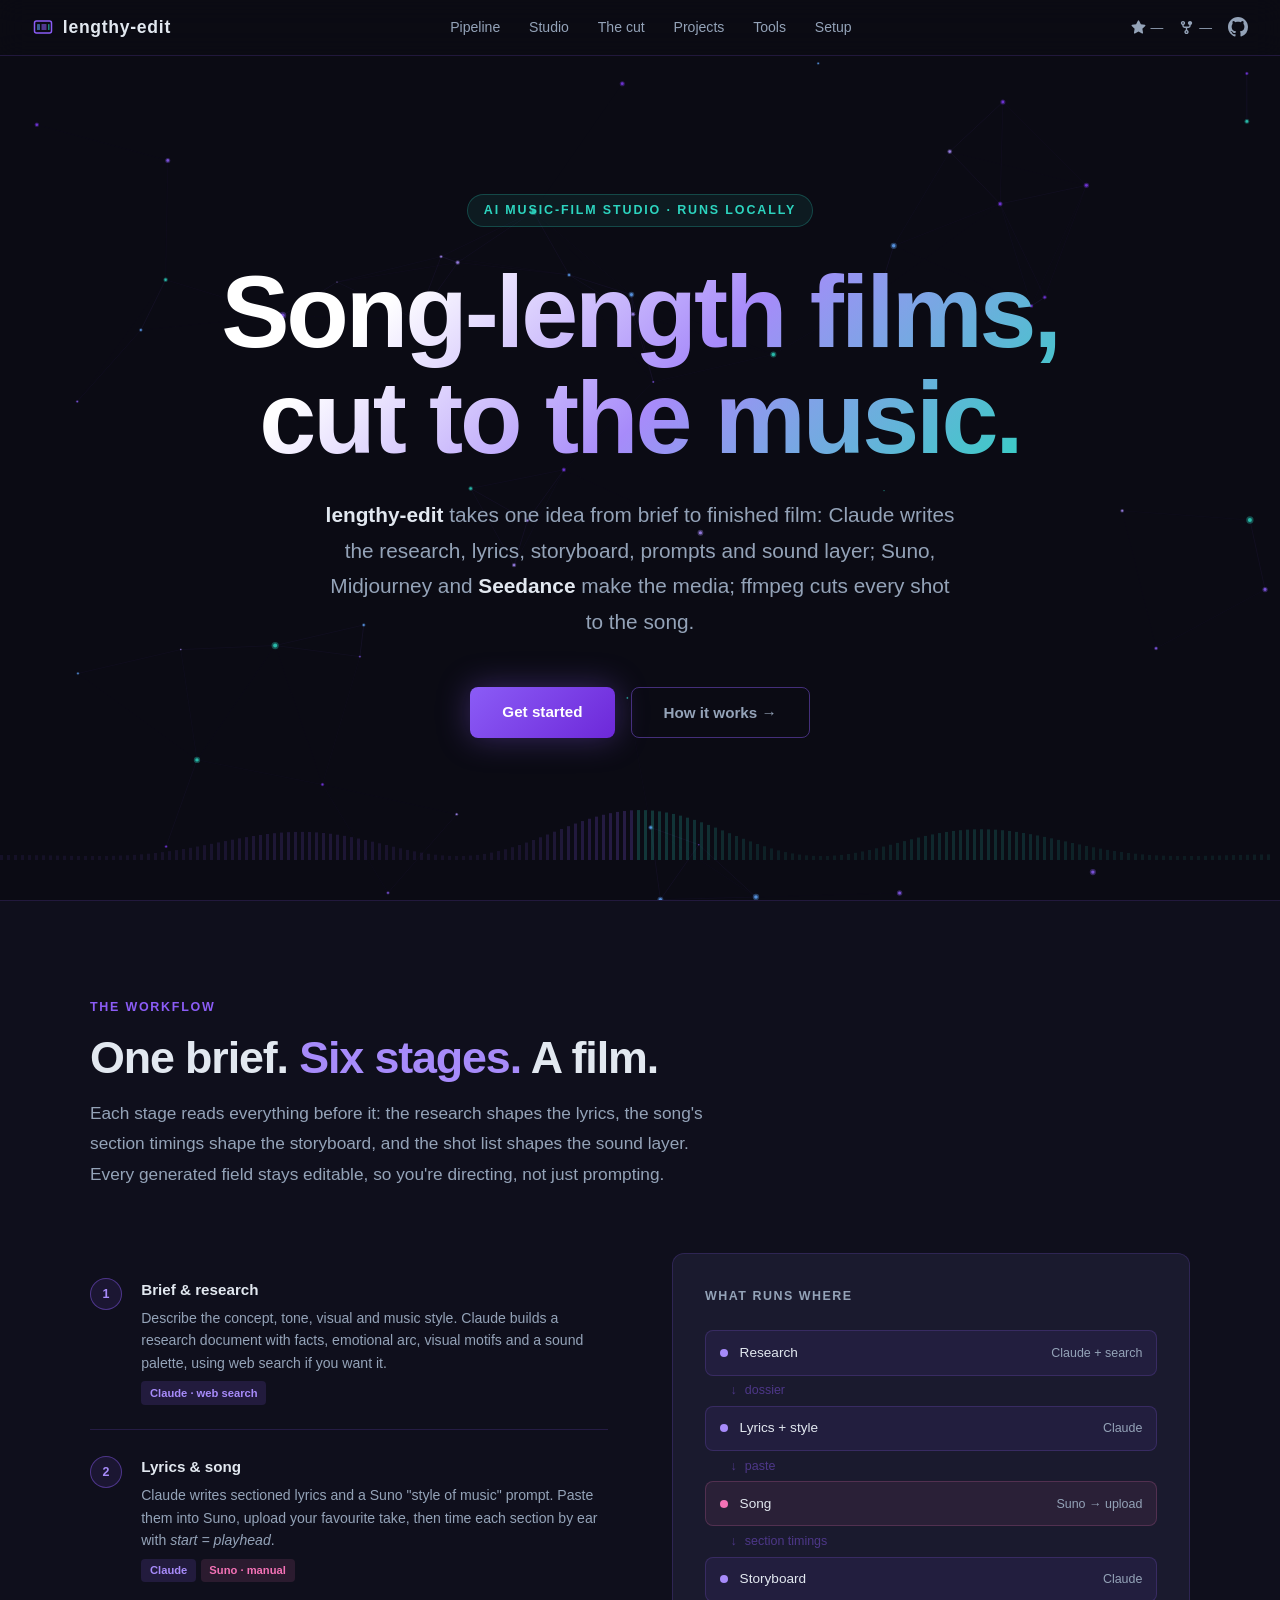
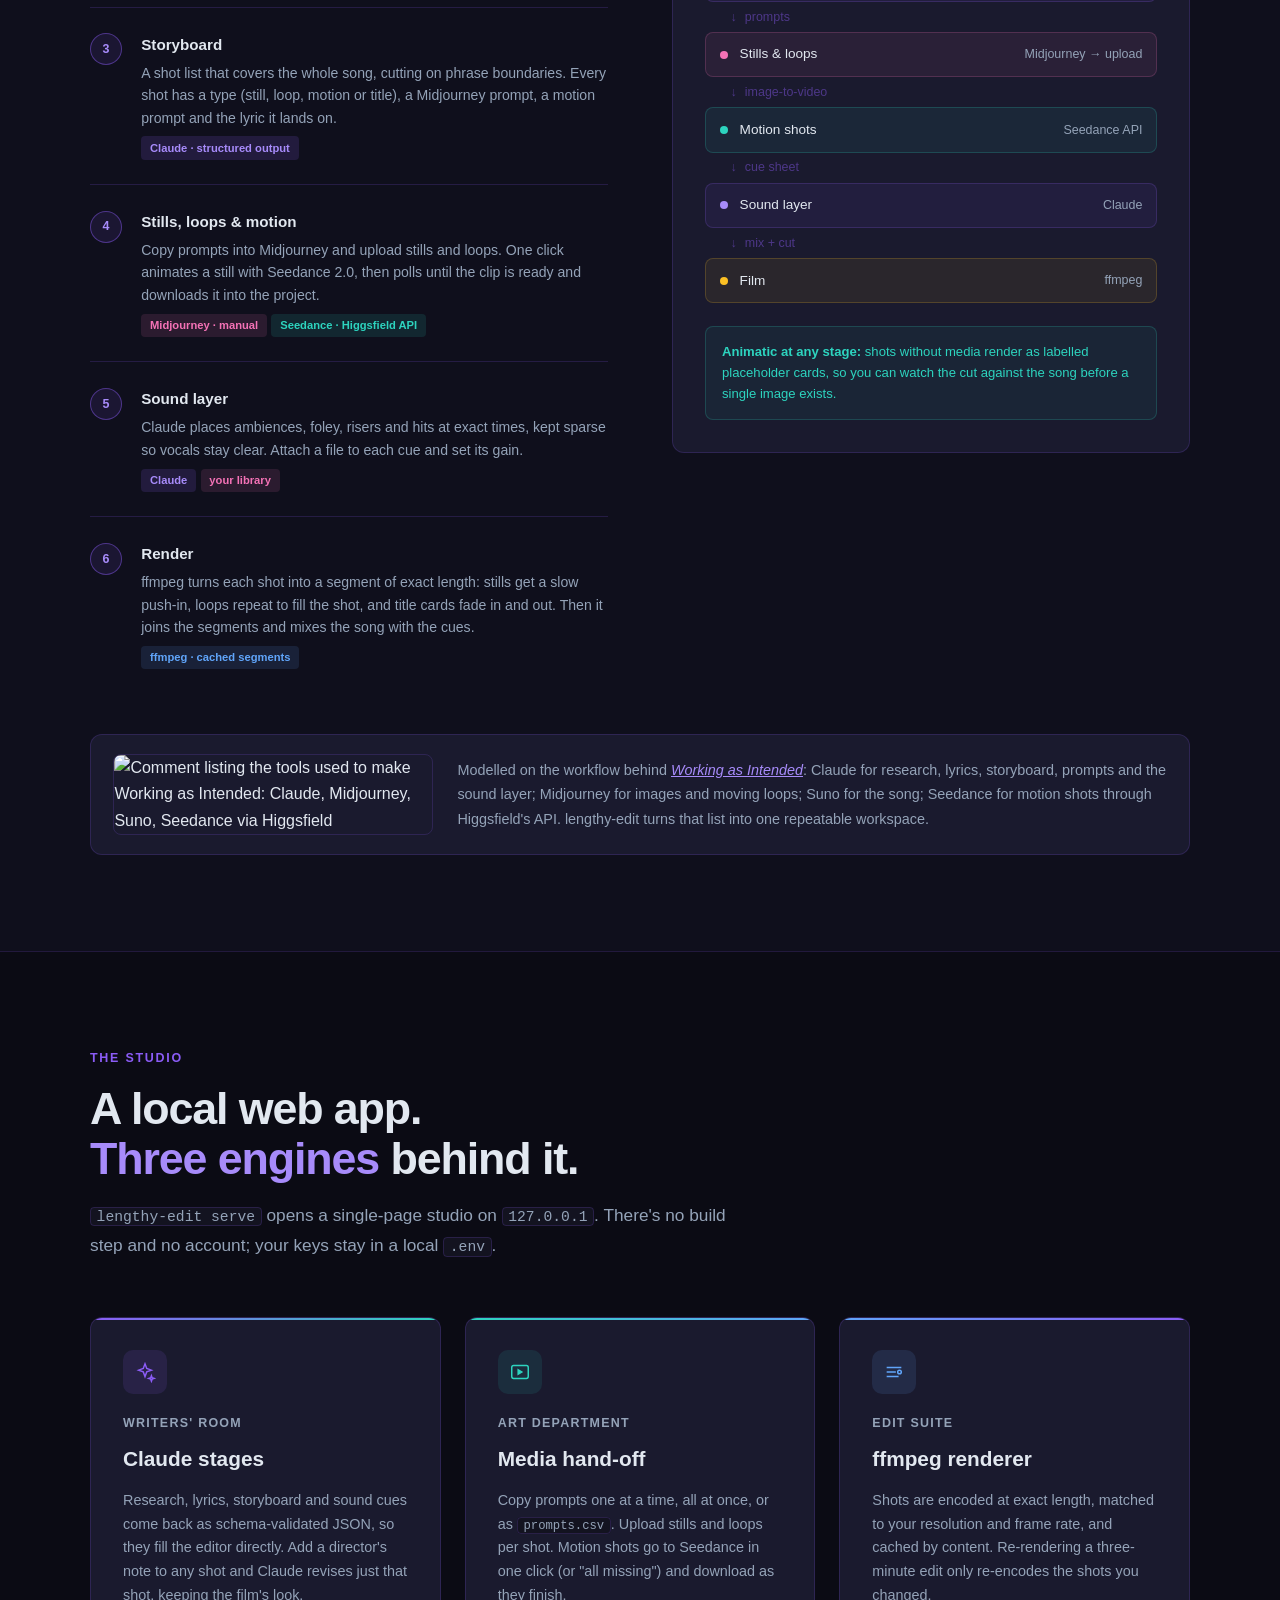
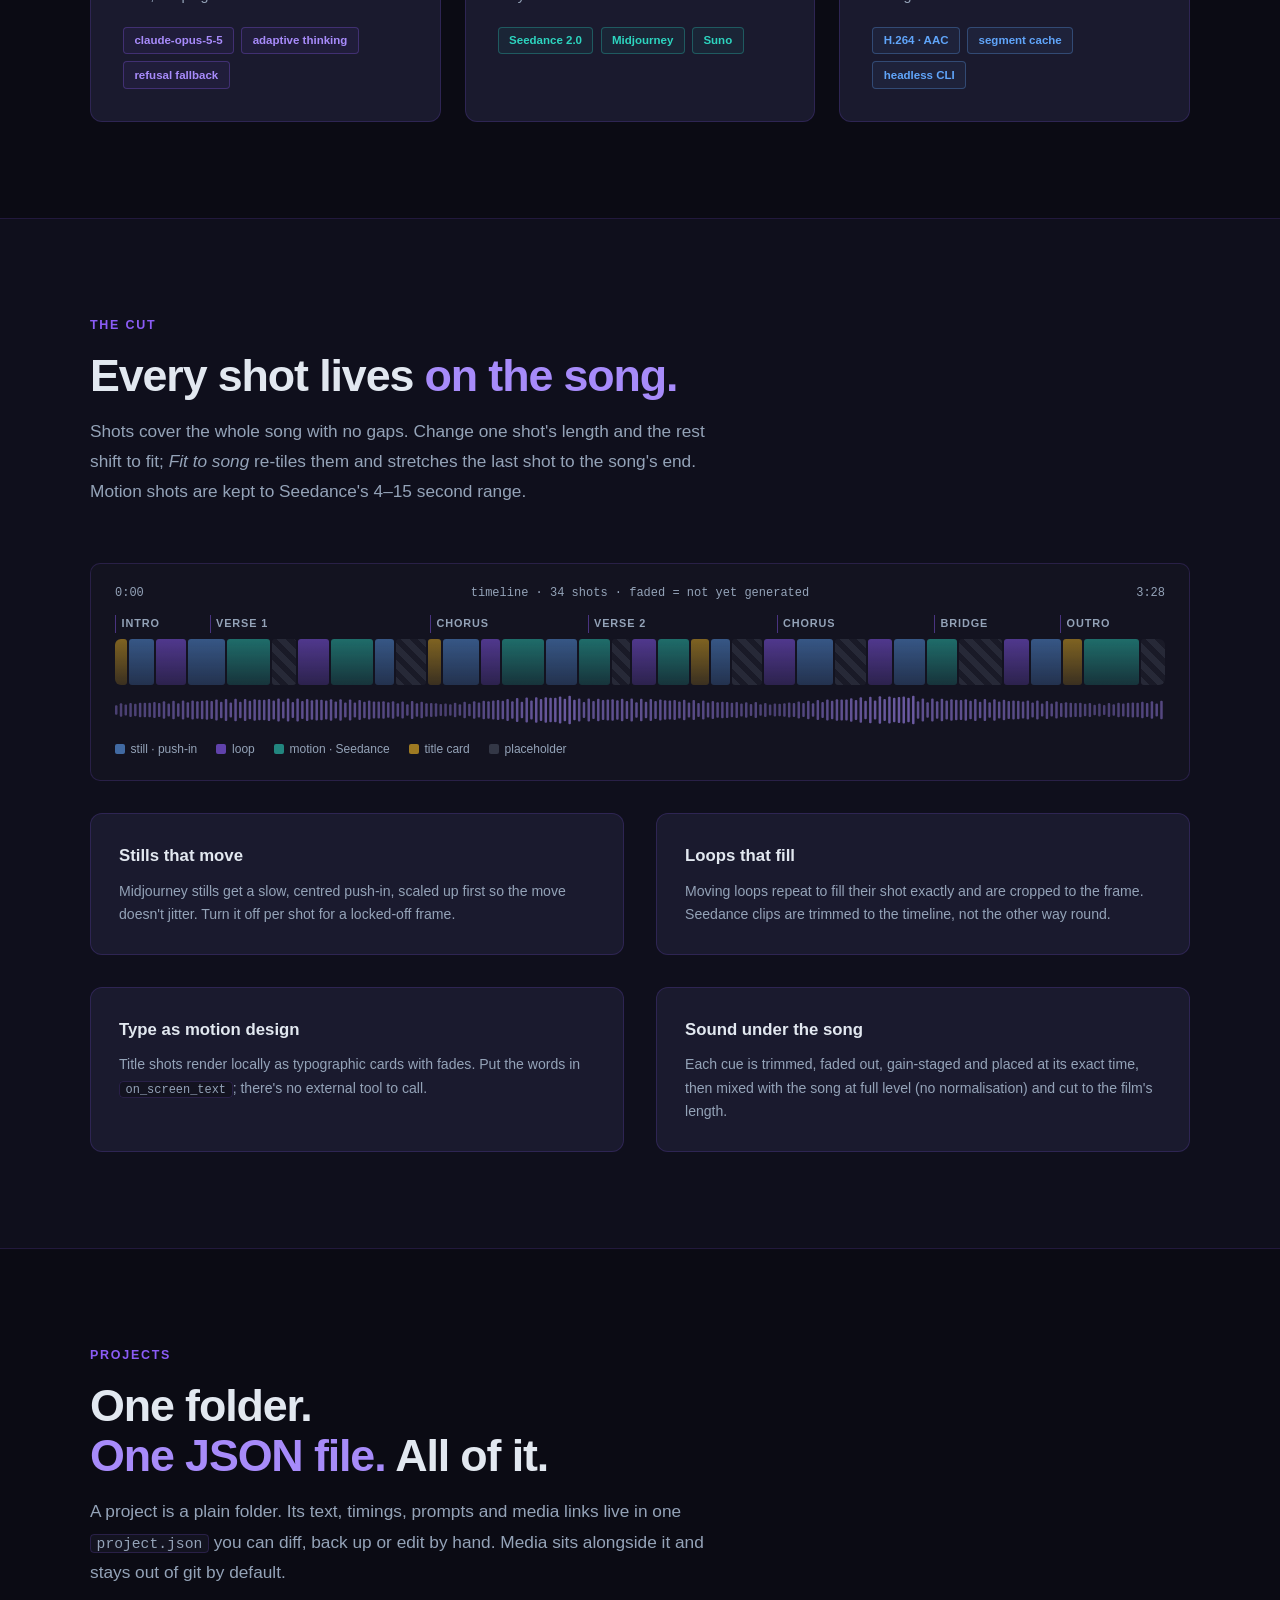
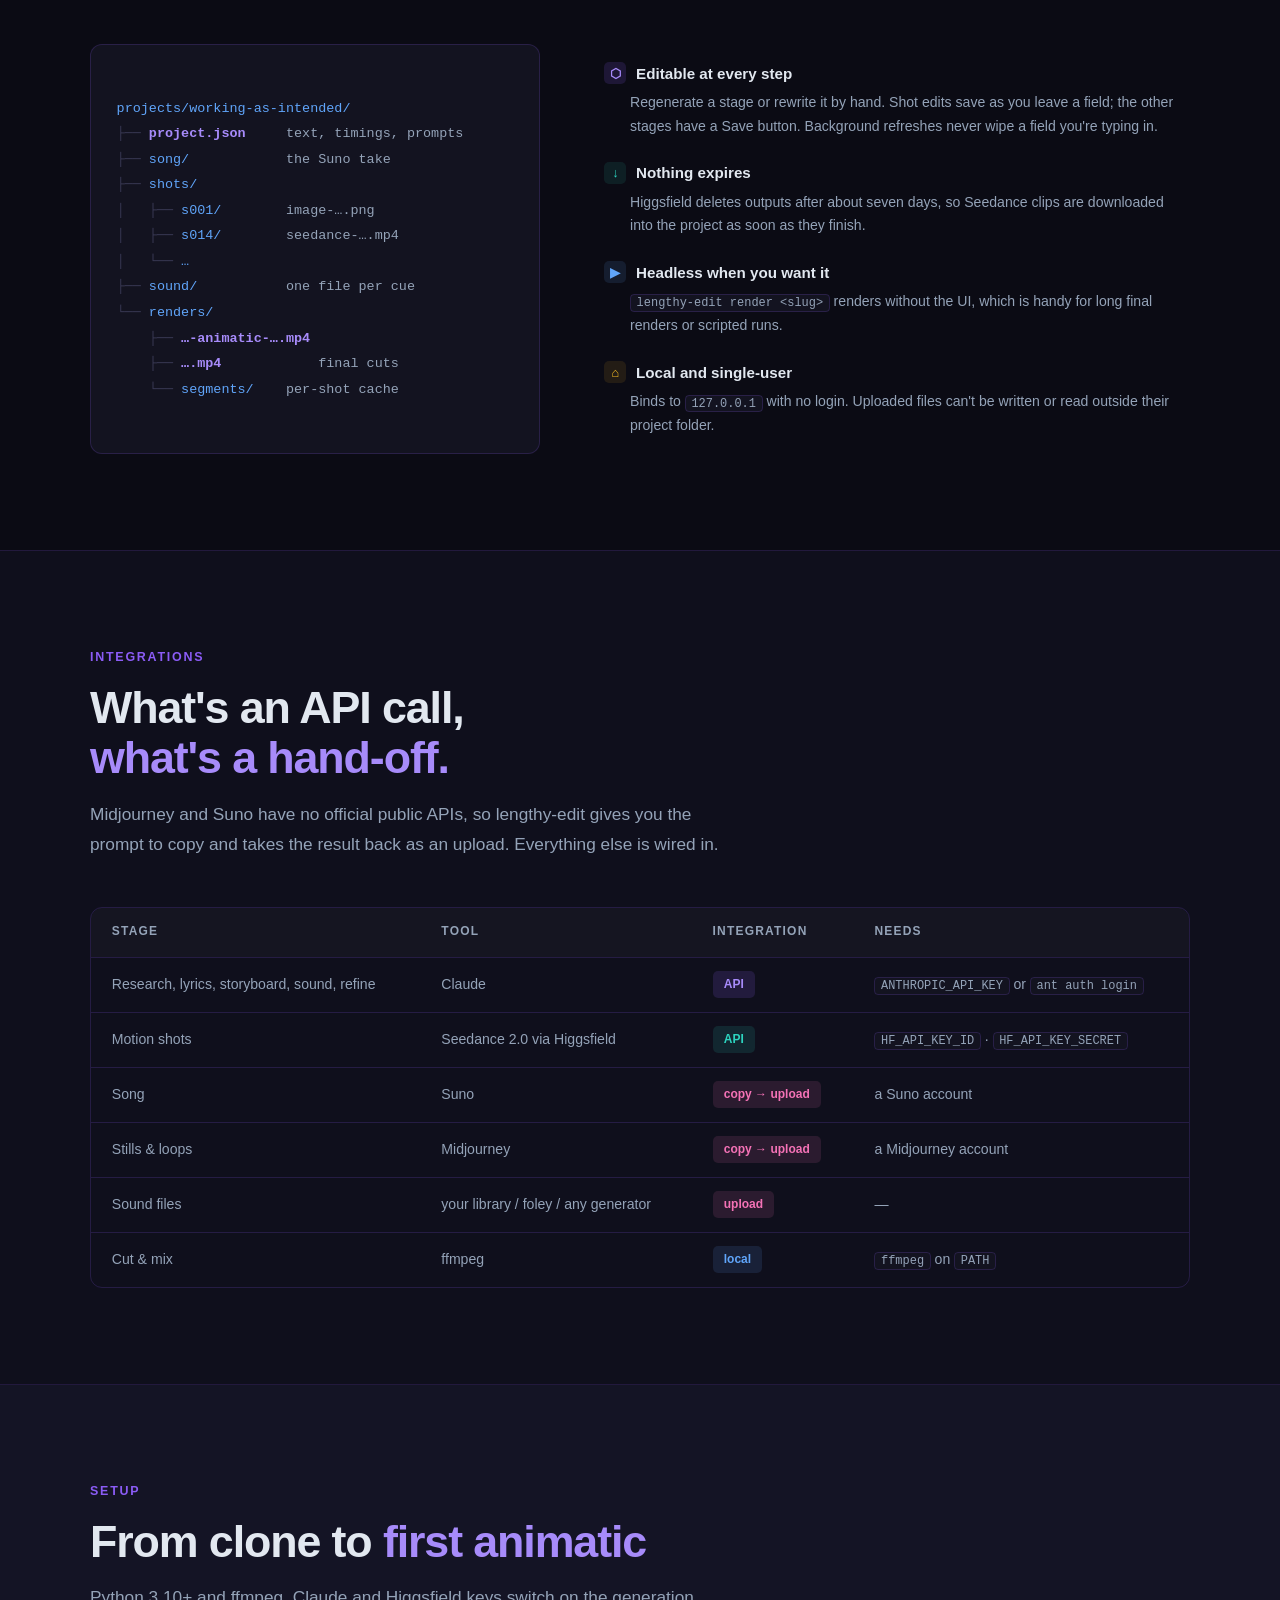
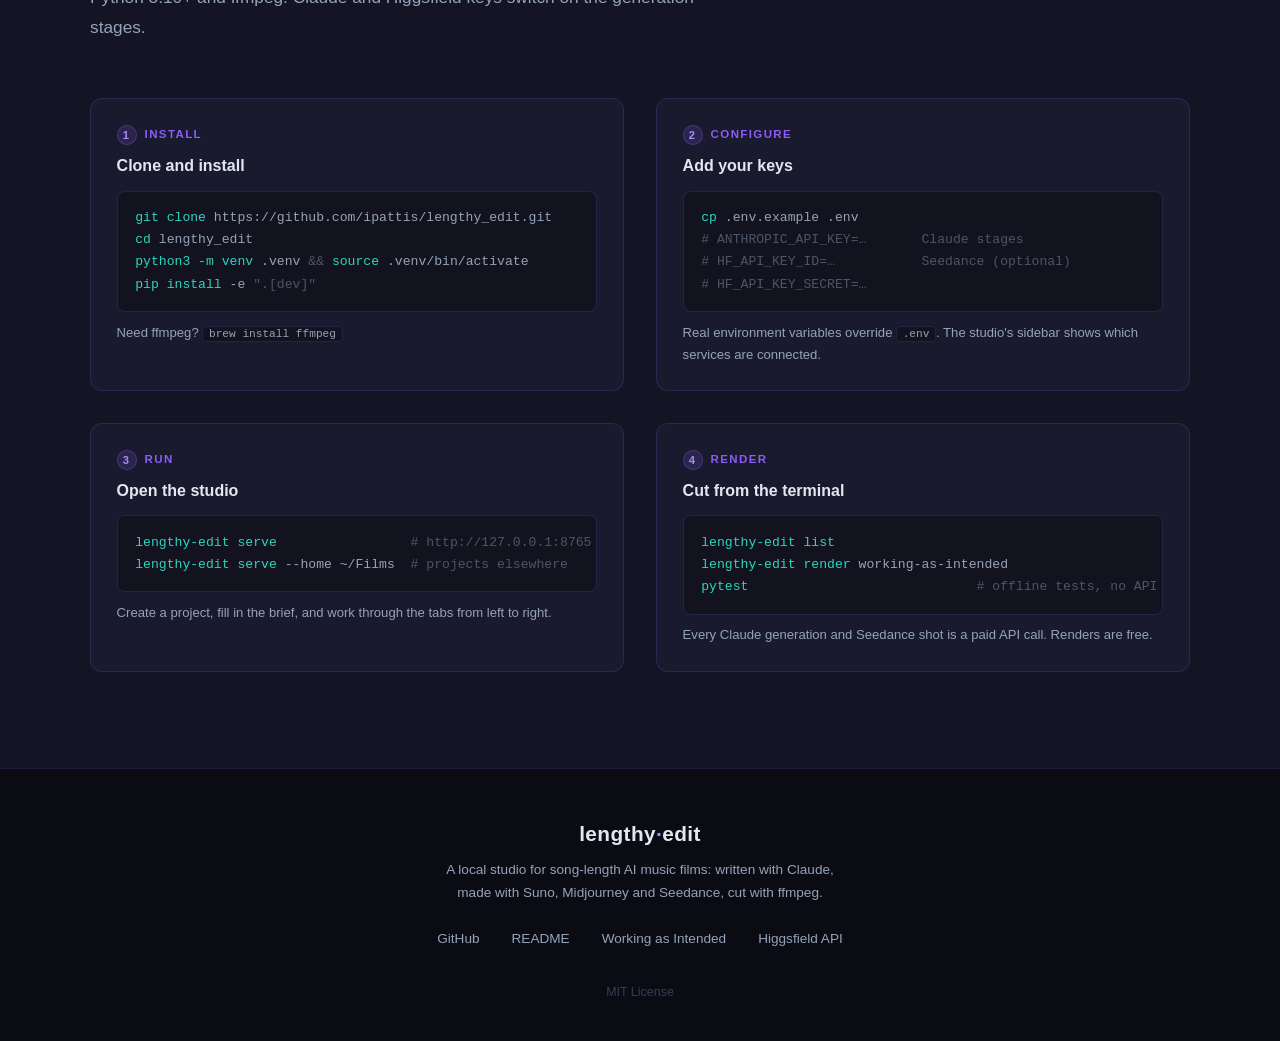
==== docs/index.html @ 3aad5de8 "Add GitHub Pages site (docs/) in Cairn styling with star/fork counters Co-Authored-By: Claude Opus 5" ====
<!DOCTYPE html>
<html lang="en">
<head>
<meta charset="UTF-8">
<meta name="viewport" content="width=device-width, initial-scale=1.0">
<title>lengthy-edit — AI music-film studio</title>
<meta name="description" content="A local studio for song-length AI music films: Claude for research, lyrics, storyboard, prompts and sound; Suno, Midjourney and Seedance for media; ffmpeg to cut it to the music.">
<style>

  :root {
    --bg:       #0b0b14;
    --bg-2:     #0f0f1c;
    --bg-3:     #141425;
    --surface:  #1a1a2e;
    --border:   rgba(139,92,246,0.18);
    --border-hi:rgba(139,92,246,0.45);
    --purple:   #8b5cf6;
    --violet:   #a78bfa;
    --blue:     #60a5fa;
    --teal:     #2dd4bf;
    --slate:    #94a3b8;
    --text:     #e2e8f0;
    --text-dim: #94a3b8;
    --code-bg:  #131320;
    --r:        8px;
  }
  *, *::before, *::after { box-sizing: border-box; margin: 0; padding: 0; }
  html { scroll-behavior: smooth; }
  body {
    font-family: 'Inter', -apple-system, BlinkMacSystemFont, 'Segoe UI', sans-serif;
    background: var(--bg);
    color: var(--text);
    line-height: 1.65;
    -webkit-font-smoothing: antialiased;
  }

  /* ── NAV ── */
  nav {
    position: fixed; top: 0; left: 0; right: 0; z-index: 100;
    display: flex; align-items: center; justify-content: space-between;
    padding: 0 2rem;
    height: 56px;
    background: rgba(11,11,20,0.82);
    backdrop-filter: blur(14px);
    border-bottom: 1px solid var(--border);
  }
  .nav-logo {
    font-size: 1.1rem; font-weight: 700; letter-spacing: .04em;
    color: var(--text);
    display: flex; align-items: center; gap: .55rem;
    text-decoration: none;
  }
  .nav-logo svg { flex-shrink: 0; }
  .nav-links { display: flex; gap: 1.8rem; list-style: none; }
  .nav-links a {
    color: var(--text-dim); font-size: .88rem; text-decoration: none;
    transition: color .2s;
  }
  .nav-links a:hover { color: var(--violet); }
  .nav-cta {
    font-size: .82rem; font-weight: 600; padding: .42rem 1.1rem;
    background: rgba(139,92,246,0.15); border: 1px solid var(--border-hi);
    color: var(--violet); border-radius: 6px; text-decoration: none;
    transition: background .2s, border-color .2s;
  }
  .nav-cta:hover { background: rgba(139,92,246,0.28); border-color: var(--purple); }
  .nav-right { display: flex; align-items: center; gap: 1.2rem; }
  .gh-stats  { display: flex; align-items: center; gap: 1rem; }
  .gh-stat, .gh-link {
    display: flex; align-items: center; gap: .3rem;
    color: var(--text-dim); text-decoration: none;
    transition: color .25s;
  }
  .gh-stat:hover, .gh-link:hover { color: var(--text); }
  .gh-stat svg { width: 15px; height: 15px; }
  .gh-link svg { width: 20px; height: 20px; }
  .gh-stat span { font-size: .8rem; font-weight: 500; }

  /* ── HERO ── */
  #hero {
    position: relative; min-height: 100vh;
    display: flex; flex-direction: column; align-items: center; justify-content: center;
    text-align: center; padding: 7rem 1.5rem 5rem;
    overflow: hidden;
  }
  #hero-canvas {
    position: absolute; inset: 0; width: 100%; height: 100%;
    pointer-events: none; z-index: 0;
  }
  .hero-label {
    position: relative; z-index: 1;
    font-size: .78rem; font-weight: 600; letter-spacing: .15em; text-transform: uppercase;
    color: var(--teal);
    background: rgba(45,212,191,0.08); border: 1px solid rgba(45,212,191,0.25);
    border-radius: 100px; padding: .32rem 1rem; display: inline-block; margin-bottom: 2rem;
  }
  .hero-title {
    position: relative; z-index: 1;
    font-size: clamp(3rem, 8vw, 6.5rem);
    font-weight: 800; line-height: 1.04; letter-spacing: -.03em;
    background: linear-gradient(135deg, #fff 20%, var(--violet) 55%, var(--teal) 100%);
    -webkit-background-clip: text; -webkit-text-fill-color: transparent;
    background-clip: text;
    margin-bottom: 1.6rem;
  }
  .hero-title em { font-style: normal; }
  .hero-sub {
    position: relative; z-index: 1;
    font-size: clamp(1rem, 2.5vw, 1.3rem); font-weight: 400;
    color: var(--slate); max-width: 640px; margin: 0 auto 3rem;
    line-height: 1.7;
  }
  .hero-sub strong { color: var(--text); font-weight: 600; }
  .hero-actions {
    position: relative; z-index: 1;
    display: flex; gap: 1rem; flex-wrap: wrap; justify-content: center;
  }
  .btn-primary {
    padding: .75rem 2rem; font-size: .95rem; font-weight: 600;
    background: linear-gradient(135deg, var(--purple), #6d28d9);
    color: #fff; border-radius: var(--r); text-decoration: none;
    box-shadow: 0 0 32px rgba(139,92,246,0.35);
    transition: box-shadow .2s, transform .15s;
  }
  .btn-primary:hover { box-shadow: 0 0 48px rgba(139,92,246,0.55); transform: translateY(-1px); }
  .btn-secondary {
    padding: .75rem 2rem; font-size: .95rem; font-weight: 600;
    color: var(--text-dim); border: 1px solid var(--border-hi);
    border-radius: var(--r); text-decoration: none; background: transparent;
    transition: color .2s, border-color .2s, background .2s;
  }
  .btn-secondary:hover { color: var(--text); border-color: var(--violet); background: rgba(139,92,246,0.08); }

  /* ── SHARED SECTION ── */
  section { padding: 6rem 1.5rem; }
  .container { max-width: 1100px; margin: 0 auto; }
  .section-label {
    font-size: .78rem; font-weight: 600; letter-spacing: .14em; text-transform: uppercase;
    color: var(--purple); margin-bottom: .9rem;
  }
  .section-title {
    font-size: clamp(1.8rem, 4vw, 2.8rem); font-weight: 800;
    line-height: 1.12; letter-spacing: -.025em; color: var(--text);
    margin-bottom: 1rem;
  }
  .section-title .accent { color: var(--violet); }
  .section-body {
    font-size: 1.08rem; color: var(--text-dim); max-width: 640px; line-height: 1.75;
  }
  .divider { border: none; border-top: 1px solid var(--border); margin: 0; }

  /* ── LOOP SECTION ── */
  #pipeline { background: var(--bg-2); }
  .loop-grid {
    display: grid; grid-template-columns: 1fr 1fr;
    gap: 4rem; align-items: start; margin-top: 4rem;
  }
  @media (max-width: 768px) { .loop-grid { grid-template-columns: 1fr; } }
  .loop-steps { display: flex; flex-direction: column; gap: 0; }
  .loop-step {
    display: flex; gap: 1.2rem; padding: 1.5rem 0;
    border-bottom: 1px solid var(--border);
    position: relative;
  }
  .loop-step:last-child { border-bottom: none; }
  .step-num {
    flex-shrink: 0; width: 32px; height: 32px;
    border-radius: 50%; border: 1px solid var(--border-hi);
    display: flex; align-items: center; justify-content: center;
    font-size: .78rem; font-weight: 700; color: var(--violet);
    background: rgba(139,92,246,0.1); margin-top: .1rem;
  }
  .step-content h4 {
    font-size: .95rem; font-weight: 700; color: var(--text); margin-bottom: .3rem;
  }
  .step-content p { font-size: .88rem; color: var(--text-dim); line-height: 1.6; }
  .step-tag {
    display: inline-block; font-size: .7rem; font-weight: 600;
    padding: .15rem .55rem; border-radius: 4px; margin-top: .45rem;
  }
  .tag-purple { background: rgba(139,92,246,0.15); color: var(--violet); }
  .tag-teal   { background: rgba(45,212,191,0.12);  color: var(--teal); }
  .tag-blue   { background: rgba(96,165,250,0.12);  color: var(--blue); }

  /* loop diagram */
  .loop-diagram {
    background: var(--surface);
    border: 1px solid var(--border);
    border-radius: 12px; padding: 2rem;
    position: sticky; top: 72px;
  }
  .loop-diagram h4 {
    font-size: .78rem; font-weight: 600; letter-spacing: .12em; text-transform: uppercase;
    color: var(--text-dim); margin-bottom: 1.5rem;
  }
  .ld-flow {
    display: flex; flex-direction: column; gap: .3rem;
    font-size: .85rem;
  }
  .ld-node {
    display: flex; align-items: center; gap: .75rem;
    padding: .65rem .85rem; border-radius: 8px;
  }
  .ld-node.phase-rollout { background: rgba(96,165,250,0.08); border: 1px solid rgba(96,165,250,0.2); }
  .ld-node.phase-wiki    { background: rgba(139,92,246,0.08); border: 1px solid rgba(139,92,246,0.2); }
  .ld-node.phase-skill   { background: rgba(45,212,191,0.07); border: 1px solid rgba(45,212,191,0.2); }
  .ld-node.phase-gate    { background: rgba(251,191,36,0.07);  border: 1px solid rgba(251,191,36,0.2); }
  .ld-dot {
    width: 8px; height: 8px; border-radius: 50%; flex-shrink: 0;
  }
  .ld-node.phase-rollout .ld-dot { background: var(--blue); }
  .ld-node.phase-wiki    .ld-dot { background: var(--violet); }
  .ld-node.phase-skill   .ld-dot { background: var(--teal); }
  .ld-node.phase-gate    .ld-dot { background: #fbbf24; }
  .ld-node span { color: var(--text); flex: 1; }
  .ld-node small { color: var(--text-dim); font-size: .78rem; }
  .ld-arrow {
    padding-left: 1.6rem; color: var(--border-hi); font-size: .78rem;
    display: flex; align-items: center; gap: .5rem;
  }
  .ld-arrow::before { content: '↓'; }
  .invariant-box {
    margin-top: 1.4rem; padding: .9rem 1rem;
    background: rgba(45,212,191,0.06); border: 1px solid rgba(45,212,191,0.2);
    border-radius: 8px; font-size: .82rem; color: var(--teal); line-height: 1.6;
  }
  .invariant-box strong { color: var(--teal); }

  /* ── ARCHITECTURE ── */
  #studio { background: var(--bg); }
  .arch-grid {
    display: grid; grid-template-columns: repeat(3, 1fr);
    gap: 1.5rem; margin-top: 3.5rem;
  }
  @media (max-width: 900px) { .arch-grid { grid-template-columns: 1fr; } }
  .arch-card {
    background: var(--surface); border: 1px solid var(--border);
    border-radius: 12px; padding: 2rem;
    transition: border-color .25s, transform .2s, box-shadow .2s;
    position: relative; overflow: hidden;
  }
  .arch-card:hover {
    border-color: var(--border-hi); transform: translateY(-3px);
    box-shadow: 0 12px 40px rgba(0,0,0,.35);
  }
  .arch-card::before {
    content: ''; position: absolute; top: 0; left: 0; right: 0; height: 2px;
  }
  .arch-card.card-daemon::before  { background: linear-gradient(90deg, var(--blue), var(--purple)); }
  .arch-card.card-core::before   { background: linear-gradient(90deg, var(--purple), var(--teal)); }
  .arch-card.card-cockpit::before { background: linear-gradient(90deg, var(--teal), var(--blue)); }
  .arch-icon {
    width: 44px; height: 44px; border-radius: 10px; margin-bottom: 1.2rem;
    display: flex; align-items: center; justify-content: center;
  }
  .icon-blue   { background: rgba(96,165,250,0.12);  color: var(--blue); }
  .icon-purple { background: rgba(139,92,246,0.12); color: var(--purple); }
  .icon-teal   { background: rgba(45,212,191,0.1);  color: var(--teal); }
  .arch-name { font-size: .78rem; font-weight: 600; letter-spacing: .1em; text-transform: uppercase; color: var(--text-dim); margin-bottom: .5rem; }
  .arch-title { font-size: 1.3rem; font-weight: 700; color: var(--text); margin-bottom: .8rem; }
  .arch-desc { font-size: .9rem; color: var(--text-dim); line-height: 1.65; }
  .arch-tags { display: flex; flex-wrap: wrap; gap: .45rem; margin-top: 1.2rem; }
  .arch-tag {
    font-size: .72rem; font-weight: 600; padding: .2rem .65rem;
    border-radius: 4px; border: 1px solid;
  }
  .arch-tag.blue   { color: var(--blue);   border-color: rgba(96,165,250,0.3);  background: rgba(96,165,250,0.06);  }
  .arch-tag.purple { color: var(--violet); border-color: rgba(139,92,246,0.3); background: rgba(139,92,246,0.06); }
  .arch-tag.teal   { color: var(--teal);   border-color: rgba(45,212,191,0.3);  background: rgba(45,212,191,0.06);  }

  /* ── SKILLS ── */
  #cut { background: var(--bg-2); }
  .skills-grid {
    display: grid; grid-template-columns: 1fr 1fr;
    gap: 2rem; margin-top: 3.5rem;
  }
  @media (max-width: 768px) { .skills-grid { grid-template-columns: 1fr; } }
  .skill-card {
    background: var(--surface); border: 1px solid var(--border);
    border-radius: 12px; padding: 1.75rem;
  }
  .skill-card h3 { font-size: 1.05rem; font-weight: 700; color: var(--text); margin-bottom: .6rem; }
  .skill-card p { font-size: .88rem; color: var(--text-dim); line-height: 1.65; }
  .metric-row {
    display: flex; gap: 1rem; margin-top: 1.2rem; flex-wrap: wrap;
  }
  .metric {
    flex: 1; min-width: 100px; background: var(--bg-3);
    border: 1px solid var(--border); border-radius: 8px;
    padding: .9rem 1rem; text-align: center;
  }
  .metric-val {
    font-size: 1.5rem; font-weight: 800; color: var(--violet);
    display: block; margin-bottom: .2rem;
  }
  .metric-lbl { font-size: .75rem; color: var(--text-dim); }

  /* impact entry */
  .impact-entry {
    background: var(--code-bg); border: 1px solid var(--border);
    border-radius: 10px; padding: 1.3rem 1.5rem; font-size: .83rem;
    font-family: 'JetBrains Mono', 'Fira Code', 'Cascadia Code', monospace;
    color: var(--text-dim); line-height: 1.8;
    grid-column: 1 / -1;
  }
  .impact-entry .kw  { color: var(--violet); }
  .impact-entry .ok  { color: var(--teal); }
  .impact-entry .bad { color: #f87171; }
  .impact-entry .num { color: var(--blue); }
  .impact-entry .cmt { color: #4c5566; }

  /* ── VAULT ── */
  #project { background: var(--bg); }
  .vault-grid {
    display: grid; grid-template-columns: 1fr 1.3fr;
    gap: 4rem; align-items: center; margin-top: 3.5rem;
  }
  @media (max-width: 768px) { .vault-grid { grid-template-columns: 1fr; } }
  .vault-tree {
    font-family: 'JetBrains Mono', 'Fira Code', monospace;
    font-size: .84rem; line-height: 1.9;
    background: var(--code-bg); border: 1px solid var(--border);
    border-radius: 12px; padding: 1.6rem;
    color: var(--text-dim);
  }
  .vault-tree .dir  { color: var(--blue); }
  .vault-tree .file { color: var(--text-dim); }
  .vault-tree .hl   { color: var(--violet); font-weight: 700; }
  .vault-tree .dim  { color: #3a3a55; }
  .vault-features { display: flex; flex-direction: column; gap: 1.4rem; }
  .vault-feature h4 {
    font-size: .95rem; font-weight: 700; color: var(--text); margin-bottom: .35rem;
    display: flex; align-items: center; gap: .6rem;
  }
  .vault-feature p { font-size: .88rem; color: var(--text-dim); line-height: 1.65; padding-left: 1.6rem; }
  .feat-icon {
    width: 22px; height: 22px; border-radius: 5px;
    display: inline-flex; align-items: center; justify-content: center;
    font-size: .8rem;
  }

  /* ── PROVIDERS ── */
  #tools { background: var(--bg-2); }
  .providers-table-wrap {
    overflow-x: auto; margin-top: 3rem;
    border: 1px solid var(--border); border-radius: 12px;
  }
  table {
    width: 100%; border-collapse: collapse; font-size: .88rem;
  }
  thead th {
    padding: .9rem 1.3rem; text-align: left;
    font-size: .75rem; font-weight: 600; letter-spacing: .1em; text-transform: uppercase;
    color: var(--text-dim); background: rgba(255,255,255,.025);
    border-bottom: 1px solid var(--border);
  }
  tbody td {
    padding: .85rem 1.3rem;
    border-bottom: 1px solid var(--border);
    color: var(--text-dim); vertical-align: middle;
  }
  tbody tr:last-child td { border-bottom: none; }
  tbody tr:hover td { background: rgba(255,255,255,.018); }
  .role-badge {
    display: inline-block; font-size: .75rem; font-weight: 600;
    padding: .22rem .7rem; border-radius: 5px;
  }

  /* ── QUICKSTART ── */
  #quickstart { background: var(--bg-3); }
  .qs-steps {
    display: grid; grid-template-columns: repeat(2, 1fr);
    gap: 2rem; margin-top: 3.5rem;
  }
  @media (max-width: 768px) { .qs-steps { grid-template-columns: 1fr; } }
  .qs-step {
    background: var(--surface); border: 1px solid var(--border);
    border-radius: 12px; padding: 1.6rem;
  }
  .qs-num {
    font-size: .72rem; font-weight: 700; letter-spacing: .12em;
    color: var(--purple); text-transform: uppercase; margin-bottom: .5rem;
    display: flex; align-items: center; gap: .5rem;
  }
  .qs-num::before {
    content: attr(data-n);
    width: 20px; height: 20px; border-radius: 50%;
    background: rgba(139,92,246,0.15); border: 1px solid rgba(139,92,246,0.3);
    display: flex; align-items: center; justify-content: center;
    font-size: .7rem; font-weight: 800; color: var(--violet);
    flex-shrink: 0;
  }
  .qs-step h4 { font-size: 1rem; font-weight: 700; color: var(--text); margin-bottom: .6rem; }
  pre {
    background: var(--code-bg); border: 1px solid var(--border);
    border-radius: 8px; padding: .95rem 1.1rem; overflow-x: auto;
    font-size: .82rem;
    font-family: 'JetBrains Mono', 'Fira Code', monospace;
    line-height: 1.7; color: var(--slate); margin-top: .7rem;
  }
  pre .cmd { color: var(--teal); }
  pre .cmt { color: #4c5566; }
  .qs-note { font-size: .82rem; color: var(--text-dim); margin-top: .6rem; line-height: 1.6; }

  /* ── FOOTER ── */
  footer {
    background: var(--bg); border-top: 1px solid var(--border);
    padding: 3rem 1.5rem 2.5rem;
    text-align: center;
  }
  .footer-logo { font-size: 1.3rem; font-weight: 800; letter-spacing: .02em; margin-bottom: .5rem; }
  .footer-logo .g { color: var(--violet); }
  .footer-sub { font-size: .85rem; color: var(--text-dim); max-width: 400px; margin: 0 auto 1.5rem; line-height: 1.65; }
  .footer-links { display: flex; justify-content: center; gap: 2rem; flex-wrap: wrap; }
  .footer-links a { font-size: .85rem; color: var(--text-dim); text-decoration: none; transition: color .2s; }
  .footer-links a:hover { color: var(--violet); }
  .footer-copy { font-size: .78rem; color: #3a3a55; margin-top: 2rem; }
  /* ── lengthy-edit additions ── */
  .vault-tree { white-space: pre; overflow-x: auto; }
  .qs-step { min-width: 0; }
  code {
    font-family: 'JetBrains Mono', 'Fira Code', monospace; font-size: .85em;
    background: var(--code-bg); border: 1px solid var(--border); border-radius: 4px; padding: .05rem .35rem;
  }
  .tag-amber { background: rgba(251,191,36,0.12); color: #fbbf24; }
  .tag-rose  { background: rgba(244,114,182,0.12); color: #f472b6; }
  .ld-node.phase-manual .ld-dot { background: #f472b6; }
  .ld-node.phase-manual { background: rgba(244,114,182,0.07); border: 1px solid rgba(244,114,182,0.2); }

  /* timeline strip in #cut */
  .tl-wrap {
    grid-column: 1 / -1; background: var(--code-bg); border: 1px solid var(--border);
    border-radius: 10px; padding: 1.3rem 1.5rem;
  }
  .tl-head { display: flex; justify-content: space-between; font-size: .75rem; color: var(--text-dim);
    font-family: 'JetBrains Mono', 'Fira Code', monospace; margin-bottom: .7rem; }
  .tl-secs { position: relative; height: 18px; margin-bottom: .35rem; }
  .tl-secs span { position: absolute; top: 0; font-size: .68rem; font-weight: 600; letter-spacing: .08em;
    text-transform: uppercase; color: var(--text-dim); border-left: 1px solid var(--border-hi); padding-left: .35rem; }
  .tl { display: flex; height: 46px; border-radius: 6px; overflow: hidden; gap: 2px; }
  .tl i { display: block; height: 100%; border-radius: 3px; opacity: .85; }
  .tl i.still  { background: linear-gradient(180deg, rgba(96,165,250,.55), rgba(96,165,250,.25)); }
  .tl i.loop   { background: linear-gradient(180deg, rgba(139,92,246,.6), rgba(139,92,246,.25)); }
  .tl i.motion { background: linear-gradient(180deg, rgba(45,212,191,.55), rgba(45,212,191,.2)); }
  .tl i.title  { background: linear-gradient(180deg, rgba(251,191,36,.55), rgba(251,191,36,.2)); }
  .tl i.ph     { background: repeating-linear-gradient(45deg, rgba(148,163,184,.18) 0 6px, rgba(148,163,184,.06) 6px 12px); }
  .tl-wave { height: 34px; margin-top: .5rem; width: 100%; display: block; }
  .tl-legend { display: flex; gap: 1.2rem; flex-wrap: wrap; margin-top: .8rem; font-size: .75rem; color: var(--text-dim); }
  .tl-legend b { display: inline-block; width: 10px; height: 10px; border-radius: 2px; margin-right: .35rem; vertical-align: -1px; }

  .ref-card { margin-top: 2.5rem; display: flex; gap: 1.5rem; align-items: center; flex-wrap: wrap;
    background: var(--surface); border: 1px solid var(--border); border-radius: 12px; padding: 1.2rem 1.4rem; }
  .ref-card img { width: 320px; max-width: 100%; border-radius: 8px; border: 1px solid var(--border); }
  .ref-card p { flex: 1; min-width: 240px; font-size: .9rem; color: var(--text-dim); line-height: 1.7; }
  .ref-card a { color: var(--violet); }
  @media (max-width: 860px) { .nav-links { display: none; } }
</style>
</head>
<body>

<!-- ── NAV ── -->
<nav>
  <a class="nav-logo" href="#">
    <svg width="22" height="22" viewBox="0 0 22 22" fill="none" aria-hidden="true">
      <rect x="2.5" y="5" width="17" height="12" rx="2" stroke="#8b5cf6" stroke-width="1.5"/>
      <rect x="5" y="8" width="3" height="6" rx=".6" fill="rgba(96,165,250,0.55)"/>
      <rect x="9.5" y="8" width="5" height="6" rx=".6" fill="rgba(139,92,246,0.55)"/>
      <rect x="16" y="8" width="1.5" height="6" rx=".6" fill="rgba(45,212,191,0.6)"/>
    </svg>
    lengthy-edit
  </a>
  <ul class="nav-links">
    <li><a href="#pipeline">Pipeline</a></li>
    <li><a href="#studio">Studio</a></li>
    <li><a href="#cut">The cut</a></li>
    <li><a href="#project">Projects</a></li>
    <li><a href="#tools">Tools</a></li>
    <li><a href="#quickstart">Setup</a></li>
  </ul>
  <div class="nav-right">
    <div class="gh-stats">
      <a class="gh-stat" href="https://github.com/ipattis/lengthy_edit/stargazers" target="_blank" rel="noopener noreferrer" aria-label="GitHub stars">
        <svg viewBox="0 0 16 16" fill="currentColor" aria-hidden="true"><path d="M8 .25a.75.75 0 01.673.418l1.882 3.815 4.21.612a.75.75 0 01.416 1.279l-3.046 2.97.719 4.192a.75.75 0 01-1.088.791L8 12.347l-3.766 1.98a.75.75 0 01-1.088-.79l.72-4.194L.818 6.374a.75.75 0 01.416-1.28l4.21-.611L7.327.668A.75.75 0 018 .25z"/></svg>
        <span id="star-count">—</span>
      </a>
      <a class="gh-stat" href="https://github.com/ipattis/lengthy_edit/fork" target="_blank" rel="noopener noreferrer" aria-label="GitHub forks">
        <svg viewBox="0 0 16 16" fill="currentColor" aria-hidden="true"><path d="M5 3.25a.75.75 0 11-1.5 0 .75.75 0 011.5 0zm0 2.122a2.25 2.25 0 10-1.5 0v.878A2.25 2.25 0 005.75 8.5h1.5v2.128a2.251 2.251 0 101.5 0V8.5h1.5a2.25 2.25 0 002.25-2.25v-.878a2.25 2.25 0 10-1.5 0v.878a.75.75 0 01-.75.75h-4.5A.75.75 0 015 6.25v-.878zm3.75 7.378a.75.75 0 11-1.5 0 .75.75 0 011.5 0zm3-8.75a.75.75 0 100-1.5.75.75 0 000 1.5z"/></svg>
        <span id="fork-count">—</span>
      </a>
      <a class="gh-link" href="https://github.com/ipattis/lengthy_edit" target="_blank" rel="noopener noreferrer" aria-label="GitHub repository">
        <svg viewBox="0 0 16 16" fill="currentColor" aria-hidden="true"><path d="M8 0C3.58 0 0 3.58 0 8c0 3.54 2.29 6.53 5.47 7.59.4.07.55-.17.55-.38 0-.19-.01-.82-.01-1.49-2.01.37-2.53-.49-2.69-.94-.09-.23-.48-.94-.82-1.13-.28-.15-.68-.52-.01-.53.63-.01 1.08.58 1.23.82.72 1.21 1.87.87 2.33.66.07-.52.28-.87.51-1.07-1.78-.2-3.64-.89-3.64-3.95 0-.87.31-1.59.82-2.15-.08-.2-.36-1.02.08-2.12 0 0 .67-.21 2.2.82.64-.18 1.32-.27 2-.27.68 0 1.36.09 2 .27 1.53-1.04 2.2-.82 2.2-.82.44 1.1.16 1.92.08 2.12.51.56.82 1.27.82 2.15 0 3.07-1.87 3.75-3.65 3.95.29.25.54.73.54 1.48 0 1.07-.01 1.93-.01 2.2 0 .21.15.46.55.38A8.013 8.013 0 0016 8c0-4.42-3.58-8-8-8z"/></svg>
      </a>
    </div>
  </div>
</nav>

<!-- ── HERO ── -->
<section id="hero">
  <canvas id="hero-canvas"></canvas>
  <span class="hero-label">AI music-film studio · runs locally</span>
  <h1 class="hero-title">Song-length films,<br>cut to the music.</h1>
  <p class="hero-sub">
    <strong>lengthy-edit</strong> takes one idea from brief to finished film:
    Claude writes the research, lyrics, storyboard, prompts and sound layer; Suno, Midjourney and
    <strong>Seedance</strong> make the media; ffmpeg cuts every shot to the song.
  </p>
  <div class="hero-actions">
    <a class="btn-primary" href="#quickstart">Get started</a>
    <a class="btn-secondary" href="#pipeline">How it works →</a>
  </div>
</section>

<hr class="divider">

<!-- ── PIPELINE ── -->
<section id="pipeline">
  <div class="container">
    <div class="section-label">The workflow</div>
    <h2 class="section-title">One brief. <span class="accent">Six stages.</span> A film.</h2>
    <p class="section-body">
      Each stage reads everything before it: the research shapes the lyrics, the song's
      section timings shape the storyboard, and the shot list shapes the sound layer.
      Every generated field stays editable, so you're directing, not just prompting.
    </p>

    <div class="loop-grid">
      <div class="loop-steps">
        <div class="loop-step">
          <div class="step-num">1</div>
          <div class="step-content">
            <h4>Brief &amp; research</h4>
            <p>Describe the concept, tone, visual and music style. Claude builds a research document with facts, emotional arc, visual motifs and a sound palette, using web search if you want it.</p>
            <span class="step-tag tag-purple">Claude · web search</span>
          </div>
        </div>
        <div class="loop-step">
          <div class="step-num">2</div>
          <div class="step-content">
            <h4>Lyrics &amp; song</h4>
            <p>Claude writes sectioned lyrics and a Suno "style of music" prompt. Paste them into Suno, upload your favourite take, then time each section by ear with <em>start = playhead</em>.</p>
            <span class="step-tag tag-purple">Claude</span> <span class="step-tag tag-rose">Suno · manual</span>
          </div>
        </div>
        <div class="loop-step">
          <div class="step-num">3</div>
          <div class="step-content">
            <h4>Storyboard</h4>
            <p>A shot list that covers the whole song, cutting on phrase boundaries. Every shot has a type (still, loop, motion or title), a Midjourney prompt, a motion prompt and the lyric it lands on.</p>
            <span class="step-tag tag-purple">Claude · structured output</span>
          </div>
        </div>
        <div class="loop-step">
          <div class="step-num">4</div>
          <div class="step-content">
            <h4>Stills, loops &amp; motion</h4>
            <p>Copy prompts into Midjourney and upload stills and loops. One click animates a still with Seedance 2.0, then polls until the clip is ready and downloads it into the project.</p>
            <span class="step-tag tag-rose">Midjourney · manual</span> <span class="step-tag tag-teal">Seedance · Higgsfield API</span>
          </div>
        </div>
        <div class="loop-step">
          <div class="step-num">5</div>
          <div class="step-content">
            <h4>Sound layer</h4>
            <p>Claude places ambiences, foley, risers and hits at exact times, kept sparse so vocals stay clear. Attach a file to each cue and set its gain.</p>
            <span class="step-tag tag-purple">Claude</span> <span class="step-tag tag-rose">your library</span>
          </div>
        </div>
        <div class="loop-step">
          <div class="step-num">6</div>
          <div class="step-content">
            <h4>Render</h4>
            <p>ffmpeg turns each shot into a segment of exact length: stills get a slow push-in, loops repeat to fill the shot, and title cards fade in and out. Then it joins the segments and mixes the song with the cues.</p>
            <span class="step-tag tag-blue">ffmpeg · cached segments</span>
          </div>
        </div>
      </div>

      <div class="loop-diagram">
        <h4>What runs where</h4>
        <div class="ld-flow">
          <div class="ld-node phase-wiki"><div class="ld-dot"></div><span>Research</span><small>Claude + search</small></div>
          <div class="ld-arrow">dossier</div>
          <div class="ld-node phase-wiki"><div class="ld-dot"></div><span>Lyrics + style</span><small>Claude</small></div>
          <div class="ld-arrow">paste</div>
          <div class="ld-node phase-manual"><div class="ld-dot"></div><span>Song</span><small>Suno → upload</small></div>
          <div class="ld-arrow">section timings</div>
          <div class="ld-node phase-wiki"><div class="ld-dot"></div><span>Storyboard</span><small>Claude</small></div>
          <div class="ld-arrow">prompts</div>
          <div class="ld-node phase-manual"><div class="ld-dot"></div><span>Stills &amp; loops</span><small>Midjourney → upload</small></div>
          <div class="ld-arrow">image-to-video</div>
          <div class="ld-node phase-skill"><div class="ld-dot"></div><span>Motion shots</span><small>Seedance API</small></div>
          <div class="ld-arrow">cue sheet</div>
          <div class="ld-node phase-wiki"><div class="ld-dot"></div><span>Sound layer</span><small>Claude</small></div>
          <div class="ld-arrow">mix + cut</div>
          <div class="ld-node phase-gate"><div class="ld-dot"></div><span>Film</span><small>ffmpeg</small></div>
        </div>
        <div class="invariant-box">
          <strong>Animatic at any stage:</strong> shots without media render as labelled placeholder
          cards, so you can watch the cut against the song before a single image exists.
        </div>
      </div>
    </div>

    <div class="ref-card">
      <img src="workflow-reference.png" alt="Comment listing the tools used to make Working as Intended: Claude, Midjourney, Suno, Seedance via Higgsfield">
      <p>Modelled on the workflow behind
        <a href="https://www.youtube.com/watch?v=Z6_ENp_fO_Y" target="_blank" rel="noopener noreferrer"><em>Working as Intended</em></a>:
        Claude for research, lyrics, storyboard, prompts and the sound layer; Midjourney for images
        and moving loops; Suno for the song; Seedance for motion shots through Higgsfield's API.
        lengthy-edit turns that list into one repeatable workspace.</p>
    </div>
  </div>
</section>

<hr class="divider">

<!-- ── STUDIO ── -->
<section id="studio">
  <div class="container">
    <div class="section-label">The studio</div>
    <h2 class="section-title">A local web app.<br><span class="accent">Three engines</span> behind it.</h2>
    <p class="section-body">
      <code>lengthy-edit serve</code> opens a single-page studio on <code>127.0.0.1</code>. There's no
      build step and no account; your keys stay in a local <code>.env</code>.
    </p>
    <div class="arch-grid">
      <div class="arch-card card-core">
        <div class="arch-icon icon-purple">
          <svg width="22" height="22" viewBox="0 0 24 24" fill="none" stroke="currentColor" stroke-width="1.6"><path d="M12 3l1.9 5.1L19 10l-5.1 1.9L12 17l-1.9-5.1L5 10l5.1-1.9z"/><path d="M19 16l.8 2.2L22 19l-2.2.8L19 22l-.8-2.2L16 19l2.2-.8z"/></svg>
        </div>
        <div class="arch-name">Writers' room</div>
        <div class="arch-title">Claude stages</div>
        <p class="arch-desc">Research, lyrics, storyboard and sound cues come back as schema-validated JSON, so they fill the editor directly. Add a director's note to any shot and Claude revises just that shot, keeping the film's look.</p>
        <div class="arch-tags"><span class="arch-tag purple">claude-opus-5-5</span><span class="arch-tag purple">adaptive thinking</span><span class="arch-tag purple">refusal fallback</span></div>
      </div>
      <div class="arch-card card-cockpit">
        <div class="arch-icon icon-teal">
          <svg width="22" height="22" viewBox="0 0 24 24" fill="none" stroke="currentColor" stroke-width="1.6"><rect x="3" y="5" width="18" height="14" rx="2"/><path d="M10 9.5v5l4-2.5z" fill="currentColor"/></svg>
        </div>
        <div class="arch-name">Art department</div>
        <div class="arch-title">Media hand-off</div>
        <p class="arch-desc">Copy prompts one at a time, all at once, or as <code>prompts.csv</code>. Upload stills and loops per shot. Motion shots go to Seedance in one click (or "all missing") and download as they finish.</p>
        <div class="arch-tags"><span class="arch-tag teal">Seedance 2.0</span><span class="arch-tag teal">Midjourney</span><span class="arch-tag teal">Suno</span></div>
      </div>
      <div class="arch-card card-daemon">
        <div class="arch-icon icon-blue">
          <svg width="22" height="22" viewBox="0 0 24 24" fill="none" stroke="currentColor" stroke-width="1.6"><path d="M4 7h16M4 12h10M4 17h13"/><circle cx="18" cy="12" r="2"/></svg>
        </div>
        <div class="arch-name">Edit suite</div>
        <div class="arch-title">ffmpeg renderer</div>
        <p class="arch-desc">Shots are encoded at exact length, matched to your resolution and frame rate, and cached by content. Re-rendering a three-minute edit only re-encodes the shots you changed.</p>
        <div class="arch-tags"><span class="arch-tag blue">H.264 · AAC</span><span class="arch-tag blue">segment cache</span><span class="arch-tag blue">headless CLI</span></div>
      </div>
    </div>
  </div>
</section>

<hr class="divider">

<!-- ── THE CUT ── -->
<section id="cut">
  <div class="container">
    <div class="section-label">The cut</div>
    <h2 class="section-title">Every shot lives <span class="accent">on the song.</span></h2>
    <p class="section-body">
      Shots cover the whole song with no gaps. Change one shot's length and the rest shift to fit;
      <em>Fit to song</em> re-tiles them and stretches the last shot to the song's end. Motion shots
      are kept to Seedance's 4–15 second range.
    </p>
    <div class="skills-grid">
      <div class="tl-wrap">
        <div class="tl-head"><span>0:00</span><span>timeline · 34 shots · faded = not yet generated</span><span>3:28</span></div>
        <div class="tl-secs">
          <span style="left:0%">Intro</span><span style="left:9%">Verse 1</span><span style="left:30%">Chorus</span>
          <span style="left:45%">Verse 2</span><span style="left:63%">Chorus</span><span style="left:78%">Bridge</span><span style="left:90%">Outro</span>
        </div>
        <div class="tl" id="tl"></div>
        <svg class="tl-wave" id="wave" preserveAspectRatio="none" aria-hidden="true"></svg>
        <div class="tl-legend">
          <span><b style="background:rgba(96,165,250,.6)"></b>still · push-in</span>
          <span><b style="background:rgba(139,92,246,.65)"></b>loop</span>
          <span><b style="background:rgba(45,212,191,.6)"></b>motion · Seedance</span>
          <span><b style="background:rgba(251,191,36,.6)"></b>title card</span>
          <span><b style="background:rgba(148,163,184,.25)"></b>placeholder</span>
        </div>
      </div>
      <div class="skill-card">
        <h3>Stills that move</h3>
        <p>Midjourney stills get a slow, centred push-in, scaled up first so the move doesn't jitter. Turn it off per shot for a locked-off frame.</p>
      </div>
      <div class="skill-card">
        <h3>Loops that fill</h3>
        <p>Moving loops repeat to fill their shot exactly and are cropped to the frame. Seedance clips are trimmed to the timeline, not the other way round.</p>
      </div>
      <div class="skill-card">
        <h3>Type as motion design</h3>
        <p>Title shots render locally as typographic cards with fades. Put the words in <code>on_screen_text</code>; there's no external tool to call.</p>
      </div>
      <div class="skill-card">
        <h3>Sound under the song</h3>
        <p>Each cue is trimmed, faded out, gain-staged and placed at its exact time, then mixed with the song at full level (no normalisation) and cut to the film's length.</p>
      </div>
    </div>
  </div>
</section>

<hr class="divider">

<!-- ── PROJECT ── -->
<section id="project">
  <div class="container">
    <div class="section-label">Projects</div>
    <h2 class="section-title">One folder.<br><span class="accent">One JSON file.</span> All of it.</h2>
    <p class="section-body">
      A project is a plain folder. Its text, timings, prompts and media links live in one
      <code>project.json</code> you can diff, back up or edit by hand. Media sits alongside it and
      stays out of git by default.
    </p>
    <div class="vault-grid">
      <div class="vault-tree">
<span class="dir">projects/working-as-intended/</span>
<span class="dim">├── </span><span class="hl">project.json</span><span class="file">     text, timings, prompts</span>
<span class="dim">├── </span><span class="dir">song/</span><span class="file">            the Suno take</span>
<span class="dim">├── </span><span class="dir">shots/</span>
<span class="dim">│   ├── </span><span class="dir">s001/</span><span class="file">        image-….png</span>
<span class="dim">│   ├── </span><span class="dir">s014/</span><span class="file">        seedance-….mp4</span>
<span class="dim">│   └── </span><span class="dir">…</span>
<span class="dim">├── </span><span class="dir">sound/</span><span class="file">           one file per cue</span>
<span class="dim">└── </span><span class="dir">renders/</span>
<span class="dim">    ├── </span><span class="hl">…-animatic-….mp4</span>
<span class="dim">    ├── </span><span class="hl">….mp4</span><span class="file">            final cuts</span>
<span class="dim">    └── </span><span class="dir">segments/</span><span class="file">    per-shot cache</span>
      </div>
      <div class="vault-features">
        <div class="vault-feature">
          <h4><span class="feat-icon" style="background:rgba(139,92,246,0.15);color:#a78bfa;">⬡</span> Editable at every step</h4>
          <p>Regenerate a stage or rewrite it by hand. Shot edits save as you leave a field; the other stages have a Save button. Background refreshes never wipe a field you're typing in.</p>
        </div>
        <div class="vault-feature">
          <h4><span class="feat-icon" style="background:rgba(45,212,191,0.1);color:#2dd4bf;">↓</span> Nothing expires</h4>
          <p>Higgsfield deletes outputs after about seven days, so Seedance clips are downloaded into the project as soon as they finish.</p>
        </div>
        <div class="vault-feature">
          <h4><span class="feat-icon" style="background:rgba(96,165,250,0.12);color:#60a5fa;">▶</span> Headless when you want it</h4>
          <p><code>lengthy-edit render &lt;slug&gt;</code> renders without the UI, which is handy for long final renders or scripted runs.</p>
        </div>
        <div class="vault-feature">
          <h4><span class="feat-icon" style="background:rgba(251,191,36,0.1);color:#fbbf24;">⌂</span> Local and single-user</h4>
          <p>Binds to <code>127.0.0.1</code> with no login. Uploaded files can't be written or read outside their project folder.</p>
        </div>
      </div>
    </div>
  </div>
</section>

<hr class="divider">

<!-- ── TOOLS ── -->
<section id="tools">
  <div class="container">
    <div class="section-label">Integrations</div>
    <h2 class="section-title">What's an API call,<br><span class="accent">what's a hand-off.</span></h2>
    <p class="section-body">
      Midjourney and Suno have no official public APIs, so lengthy-edit gives you the prompt to
      copy and takes the result back as an upload. Everything else is wired in.
    </p>
    <div class="providers-table-wrap">
      <table>
        <thead><tr><th>Stage</th><th>Tool</th><th>Integration</th><th>Needs</th></tr></thead>
        <tbody>
          <tr><td>Research, lyrics, storyboard, sound, refine</td><td>Claude</td><td><span class="role-badge tag-purple">API</span></td><td><code>ANTHROPIC_API_KEY</code> or <code>ant auth login</code></td></tr>
          <tr><td>Motion shots</td><td>Seedance 2.0 via Higgsfield</td><td><span class="role-badge tag-teal">API</span></td><td><code>HF_API_KEY_ID</code> · <code>HF_API_KEY_SECRET</code></td></tr>
          <tr><td>Song</td><td>Suno</td><td><span class="role-badge tag-rose">copy → upload</span></td><td>a Suno account</td></tr>
          <tr><td>Stills &amp; loops</td><td>Midjourney</td><td><span class="role-badge tag-rose">copy → upload</span></td><td>a Midjourney account</td></tr>
          <tr><td>Sound files</td><td>your library / foley / any generator</td><td><span class="role-badge tag-rose">upload</span></td><td>—</td></tr>
          <tr><td>Cut &amp; mix</td><td>ffmpeg</td><td><span class="role-badge tag-blue">local</span></td><td><code>ffmpeg</code> on <code>PATH</code></td></tr>
        </tbody>
      </table>
    </div>
  </div>
</section>

<hr class="divider">

<!-- ── QUICKSTART ── -->
<section id="quickstart">
  <div class="container">
    <div class="section-label">Setup</div>
    <h2 class="section-title">From clone to <span class="accent">first animatic</span></h2>
    <p class="section-body">Python 3.10+ and ffmpeg. Claude and Higgsfield keys switch on the generation stages.</p>
    <div class="qs-steps">
      <div class="qs-step">
        <div class="qs-num" data-n="1">Install</div>
        <h4>Clone and install</h4>
<pre><span class="cmd">git clone</span> https://github.com/ipattis/lengthy_edit.git
<span class="cmd">cd</span> lengthy_edit
<span class="cmd">python3 -m venv</span> .venv <span class="cmt">&amp;&amp;</span> <span class="cmd">source</span> .venv/bin/activate
<span class="cmd">pip install</span> -e <span class="cmt">".[dev]"</span></pre>
        <p class="qs-note">Need ffmpeg? <code>brew install ffmpeg</code></p>
      </div>
      <div class="qs-step">
        <div class="qs-num" data-n="2">Configure</div>
        <h4>Add your keys</h4>
<pre><span class="cmd">cp</span> .env.example .env
<span class="cmt"># ANTHROPIC_API_KEY=…       Claude stages</span>
<span class="cmt"># HF_API_KEY_ID=…           Seedance (optional)</span>
<span class="cmt"># HF_API_KEY_SECRET=…</span></pre>
        <p class="qs-note">Real environment variables override <code>.env</code>. The studio's sidebar shows which services are connected.</p>
      </div>
      <div class="qs-step">
        <div class="qs-num" data-n="3">Run</div>
        <h4>Open the studio</h4>
<pre><span class="cmd">lengthy-edit serve</span>                 <span class="cmt"># http://127.0.0.1:8765</span>
<span class="cmd">lengthy-edit serve</span> --home ~/Films  <span class="cmt"># projects elsewhere</span></pre>
        <p class="qs-note">Create a project, fill in the brief, and work through the tabs from left to right.</p>
      </div>
      <div class="qs-step">
        <div class="qs-num" data-n="4">Render</div>
        <h4>Cut from the terminal</h4>
<pre><span class="cmd">lengthy-edit list</span>
<span class="cmd">lengthy-edit render</span> working-as-intended
<span class="cmd">pytest</span>                             <span class="cmt"># offline tests, no API calls</span></pre>
        <p class="qs-note">Every Claude generation and Seedance shot is a paid API call. Renders are free.</p>
      </div>
    </div>
  </div>
</section>

<!-- ── FOOTER ── -->
<footer>
  <div class="footer-logo">lengthy<span class="g">·</span>edit</div>
  <p class="footer-sub">
    A local studio for song-length AI music films: written with Claude, made with Suno,
    Midjourney and Seedance, cut with ffmpeg.
  </p>
  <div class="footer-links">
    <a href="https://github.com/ipattis/lengthy_edit">GitHub</a>
    <a href="https://github.com/ipattis/lengthy_edit#readme">README</a>
    <a href="https://www.youtube.com/watch?v=Z6_ENp_fO_Y">Working as Intended</a>
    <a href="https://docs.higgsfield.ai">Higgsfield API</a>
  </div>
  <p class="footer-copy">MIT License</p>
</footer>

<script>
// ── hero particle canvas (Cairn's), with a faint waveform along the bottom ──
const canvas = document.getElementById('hero-canvas');
const ctx = canvas.getContext('2d');
const reduceMotion = window.matchMedia('(prefers-reduced-motion: reduce)').matches;

function resize() {
  canvas.width  = canvas.offsetWidth;
  canvas.height = canvas.offsetHeight;
}
resize();
window.addEventListener('resize', resize);

const NUM_NODES = 55;
const nodes = Array.from({length: NUM_NODES}, () => ({
  x: Math.random(),
  y: Math.random(),
  vx: (Math.random() - .5) * .00018,
  vy: (Math.random() - .5) * .00018,
  r: Math.random() * 2.2 + 1.2,
  pulse: Math.random() * Math.PI * 2,
  speed: Math.random() * .02 + .012,
}));

const COLORS = ['#8b5cf6','#a78bfa','#60a5fa','#2dd4bf','#7c3aed'];

let frame = 0;
function draw() {
  const W = canvas.width, H = canvas.height;
  ctx.clearRect(0, 0, W, H);

  frame++;
  for (const n of nodes) {
    n.x += n.vx; n.y += n.vy;
    if (n.x < 0) n.x = 1; if (n.x > 1) n.x = 0;
    if (n.y < 0) n.y = 1; if (n.y > 1) n.y = 0;
  }

  // edges
  for (let i = 0; i < nodes.length; i++) {
    for (let j = i + 1; j < nodes.length; j++) {
      const a = nodes[i], b = nodes[j];
      const dx = (a.x - b.x) * W, dy = (a.y - b.y) * H;
      const d = Math.sqrt(dx*dx + dy*dy);
      if (d < 170) {
        ctx.beginPath();
        ctx.moveTo(a.x * W, a.y * H);
        ctx.lineTo(b.x * W, b.y * H);
        ctx.strokeStyle = `rgba(139,92,246,${(1 - d/170) * 0.12})`;
        ctx.lineWidth = .8;
        ctx.stroke();
      }
    }
  }

  // nodes
  for (let i = 0; i < nodes.length; i++) {
    const n = nodes[i];
    const pulsed = n.r + Math.sin(n.pulse + frame * n.speed) * .6;
    const col = COLORS[i % COLORS.length];
    ctx.beginPath();
    ctx.arc(n.x * W, n.y * H, pulsed, 0, Math.PI * 2);
    ctx.fillStyle = col + '55';
    ctx.fill();
    ctx.beginPath();
    ctx.arc(n.x * W, n.y * H, pulsed * .55, 0, Math.PI * 2);
    ctx.fillStyle = col + 'cc';
    ctx.fill();
  }

  // waveform
  const bars = Math.floor(W / 7), base = H - 40;
  for (let i = 0; i < bars; i++) {
    const t = i / bars;
    const amp = (Math.sin(t * 22 + frame * .03) * .5 + .5) * (Math.sin(t * 5.3 - frame * .011) * .5 + .5);
    const h = 4 + amp * 46;
    ctx.fillStyle = `rgba(${t < .5 ? '139,92,246' : '45,212,191'},${.08 + amp * .14})`;
    ctx.fillRect(i * 7, base - h, 3, h);
  }

  if (!reduceMotion) requestAnimationFrame(draw);
}
draw();

// ── illustrative timeline + waveform in #cut ──
(function () {
  const kinds = ['title','still','loop','still','motion','still','loop','motion','still','motion','title',
    'still','loop','motion','still','motion','still','loop','motion','title','still','motion','loop',
    'still','motion','loop','still','motion','motion','loop','still','title','motion','still'];
  const missing = new Set([5, 9, 16, 21, 24, 28, 33]);
  document.getElementById('tl').innerHTML = kinds.map((k, i) => {
    const w = k === 'motion' ? 5 + (i % 3) * 2 : k === 'title' ? 2 + (i % 2) : 3 + (i % 4);
    return `<i class="${missing.has(i) ? 'ph' : k}" style="flex:${w}" title="s${String(i + 1).padStart(3, '0')} · ${k}"></i>`;
  }).join('');
  const svg = document.getElementById('wave'); let bars = '';
  for (let i = 0; i < 220; i++) {
    const t = i / 220;
    const env = .35 + .65 * Math.abs(Math.sin(t * Math.PI * 3.2)) * (t > .28 && t < .44 || t > .6 && t < .76 ? 1 : .6);
    const h = 4 + env * 26 * (.6 + .4 * Math.abs(Math.sin(i * 1.7)));
    bars += `<rect x="${i * 5}" y="${(34 - h) / 2}" width="2.6" height="${h}" rx="1" fill="rgba(167,139,250,${.25 + env * .35})"/>`;
  }
  svg.setAttribute('viewBox', '0 0 1100 34'); svg.innerHTML = bars;
})();

// ── GitHub stats ──
fetch('https://api.github.com/repos/ipattis/lengthy_edit')
  .then(r => r.json())
  .then(data => {
    const stars = document.getElementById('star-count');
    const forks = document.getElementById('fork-count');
    if (stars && data.stargazers_count !== undefined) stars.textContent = data.stargazers_count;
    if (forks && data.forks_count !== undefined) forks.textContent = data.forks_count;
  })
  .catch(() => {});

// ── nav active state ──
const sections = document.querySelectorAll('section[id]');
const navLinks = document.querySelectorAll('.nav-links a');
const io = new IntersectionObserver((entries) => {
  for (const e of entries) {
    if (e.isIntersecting) {
      navLinks.forEach(l => {
        l.style.color = l.getAttribute('href') === '#' + e.target.id ? 'var(--violet)' : '';
      });
    }
  }
}, {threshold: .3});
sections.forEach(s => io.observe(s));
</script>
</body>
</html>
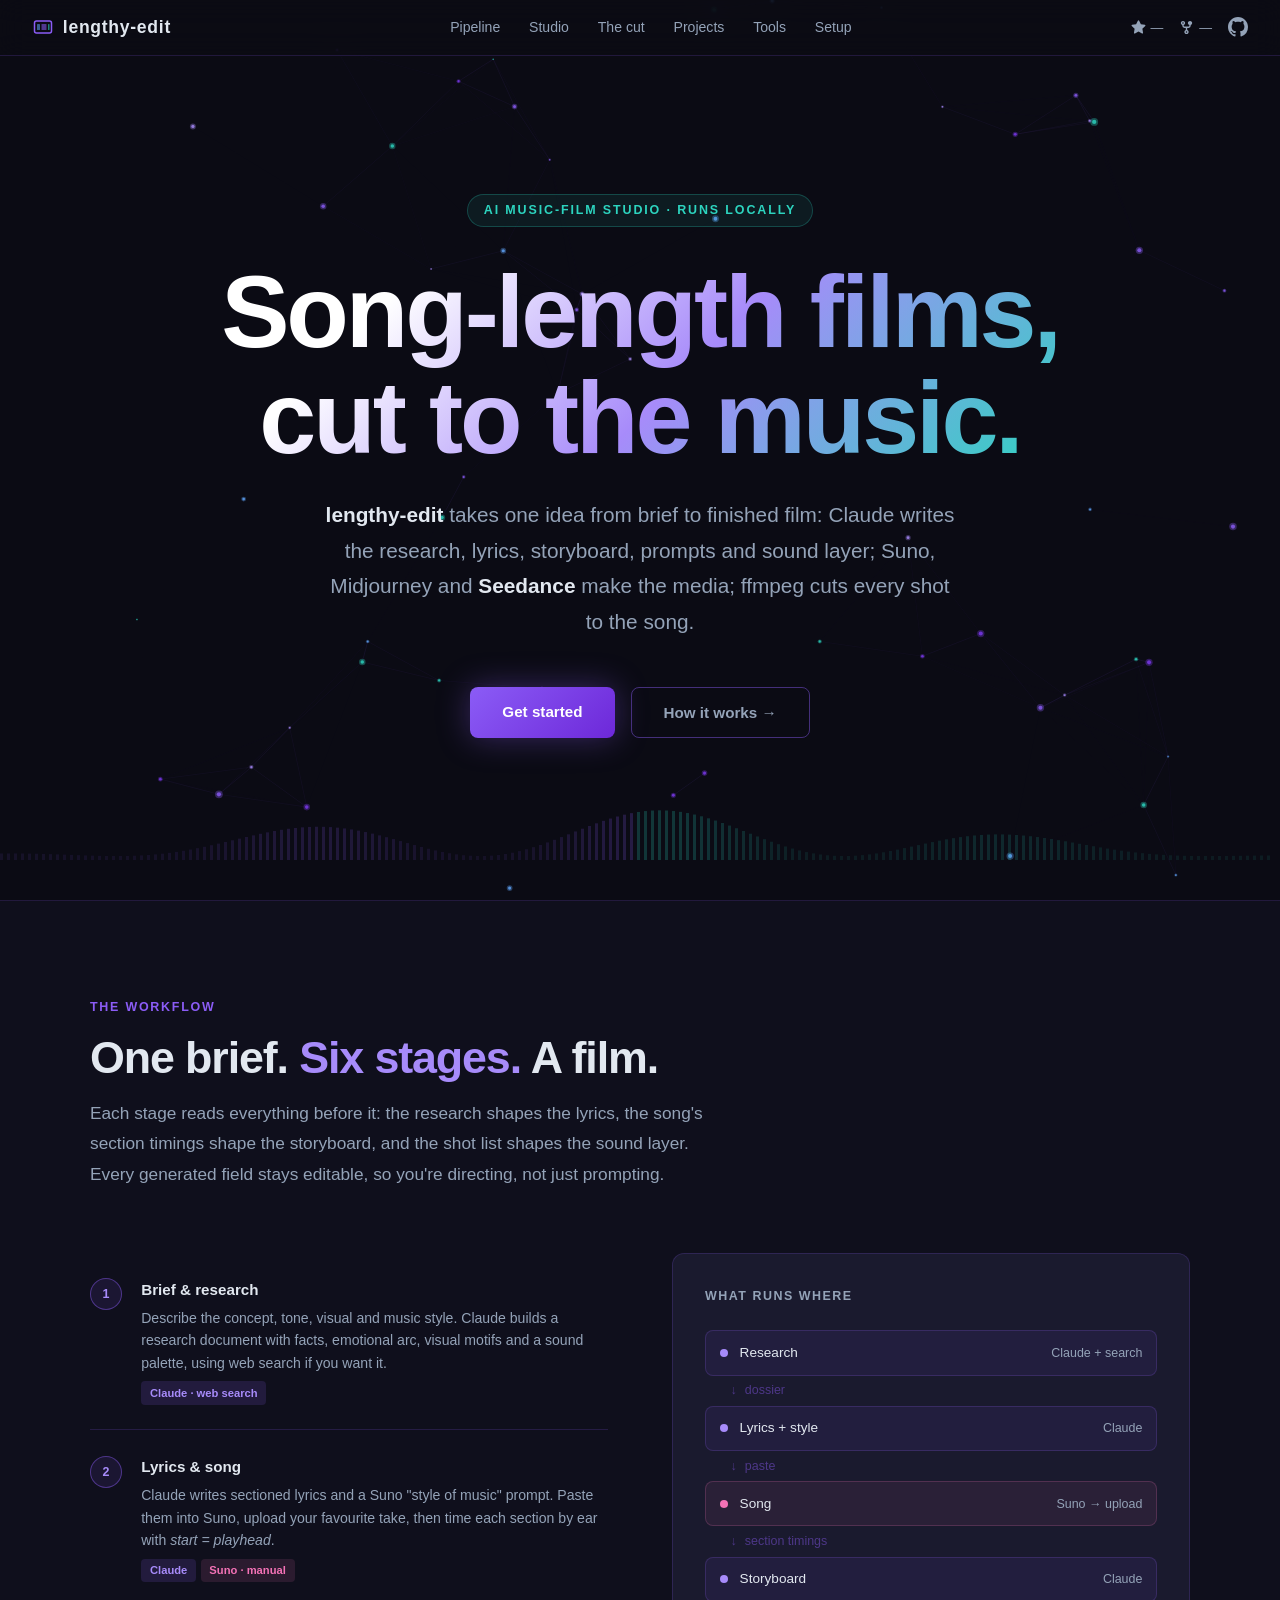
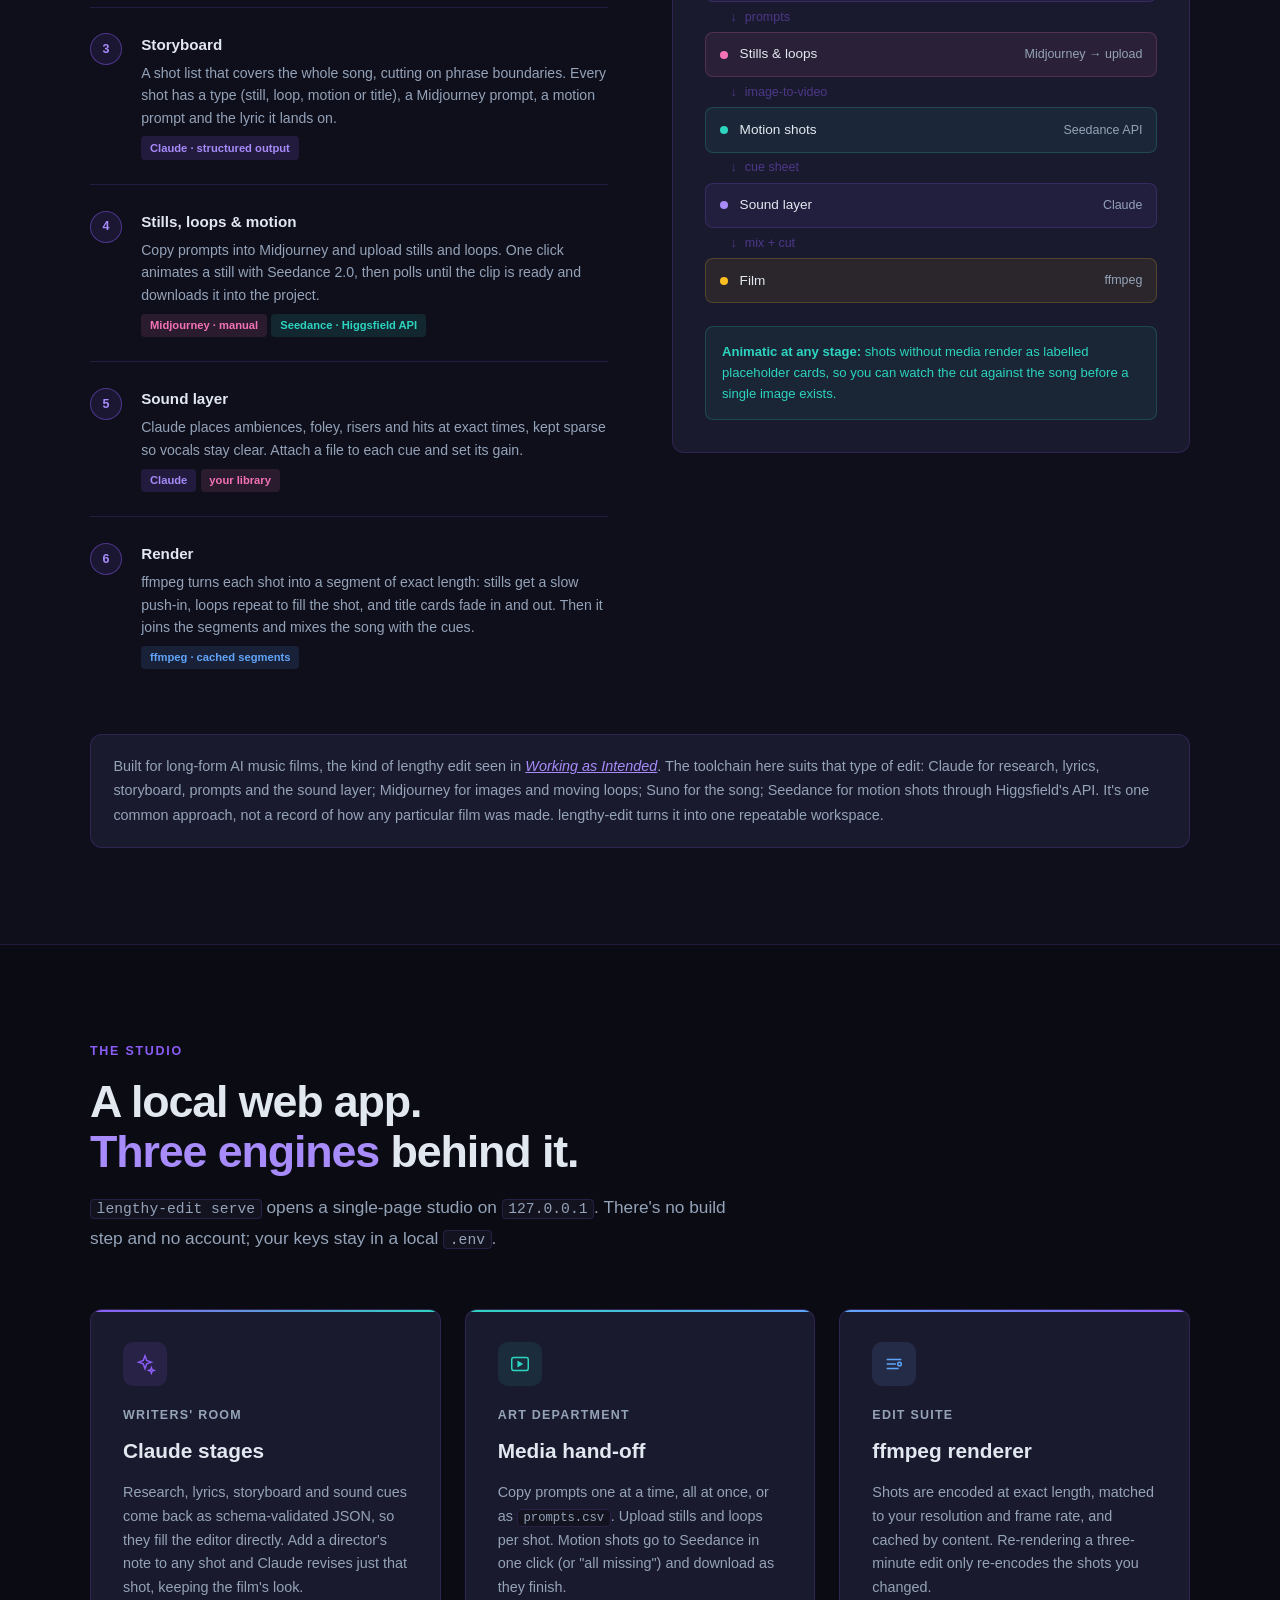
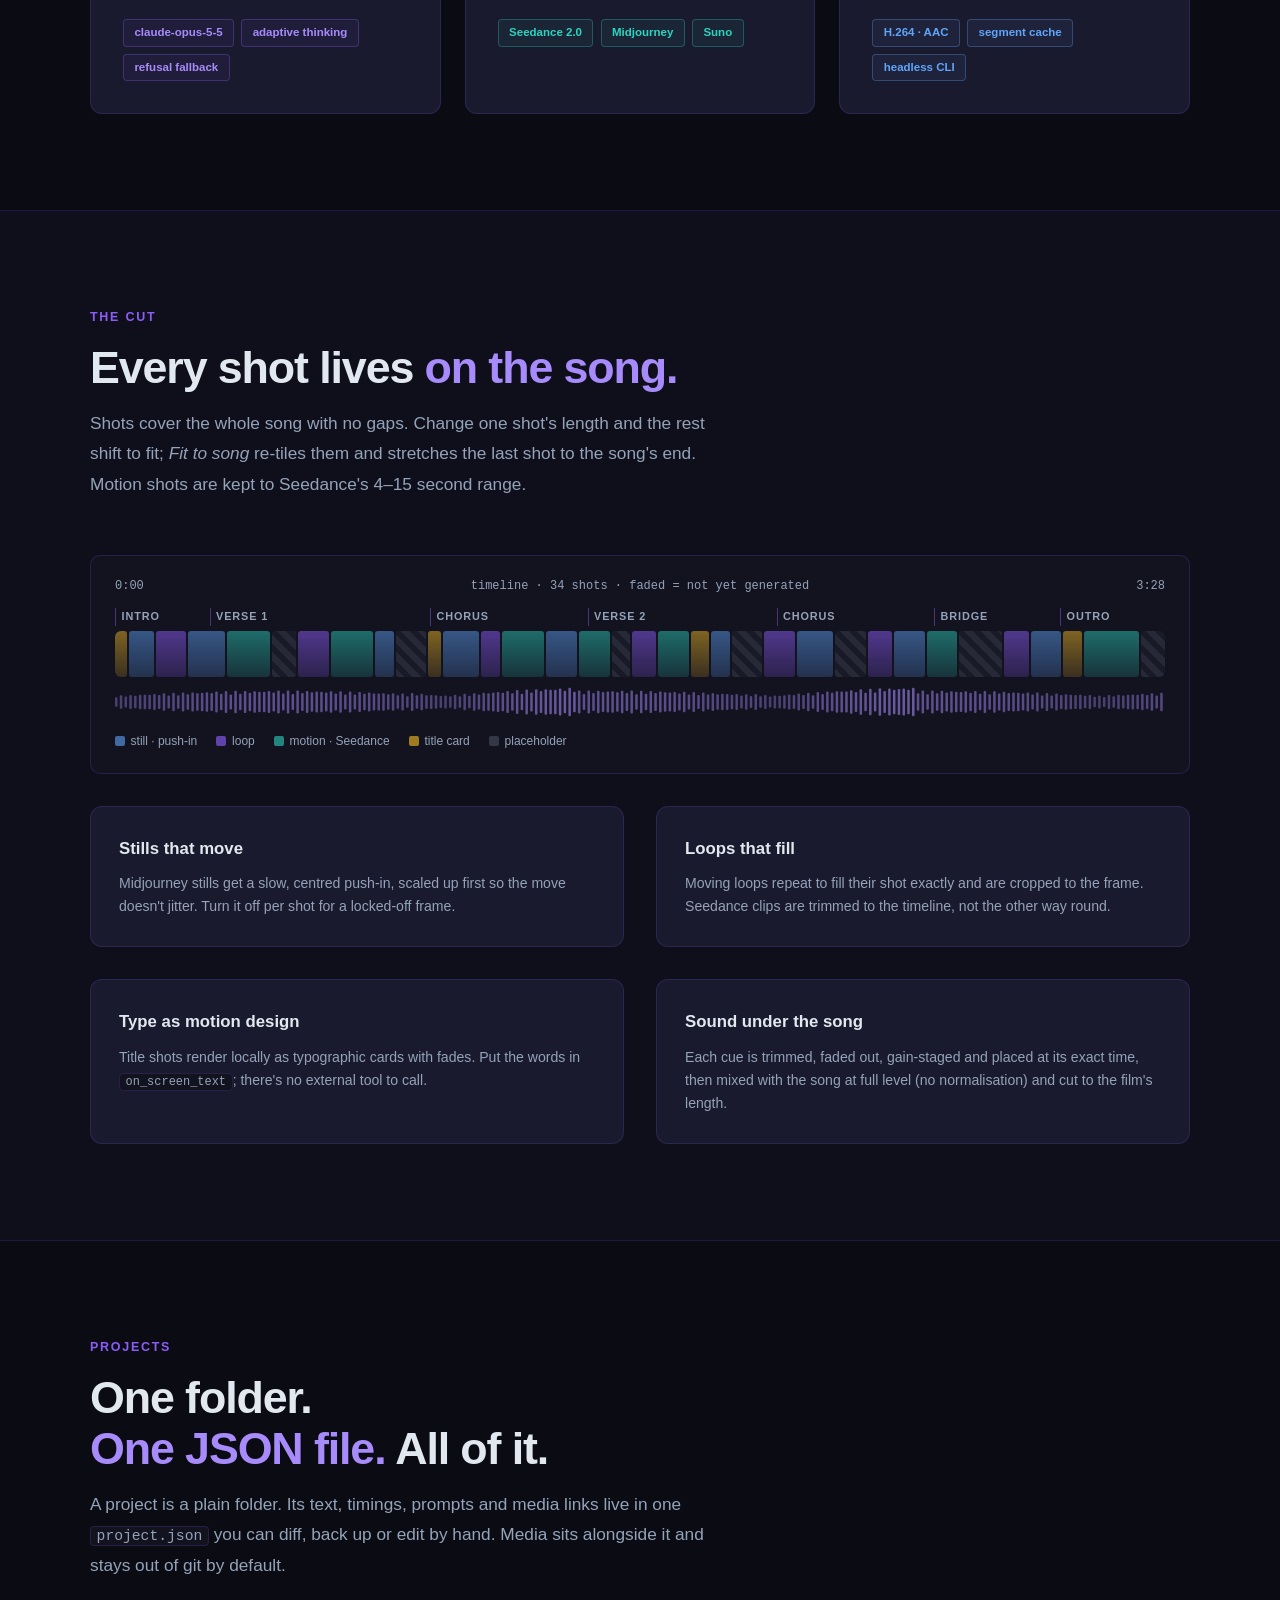
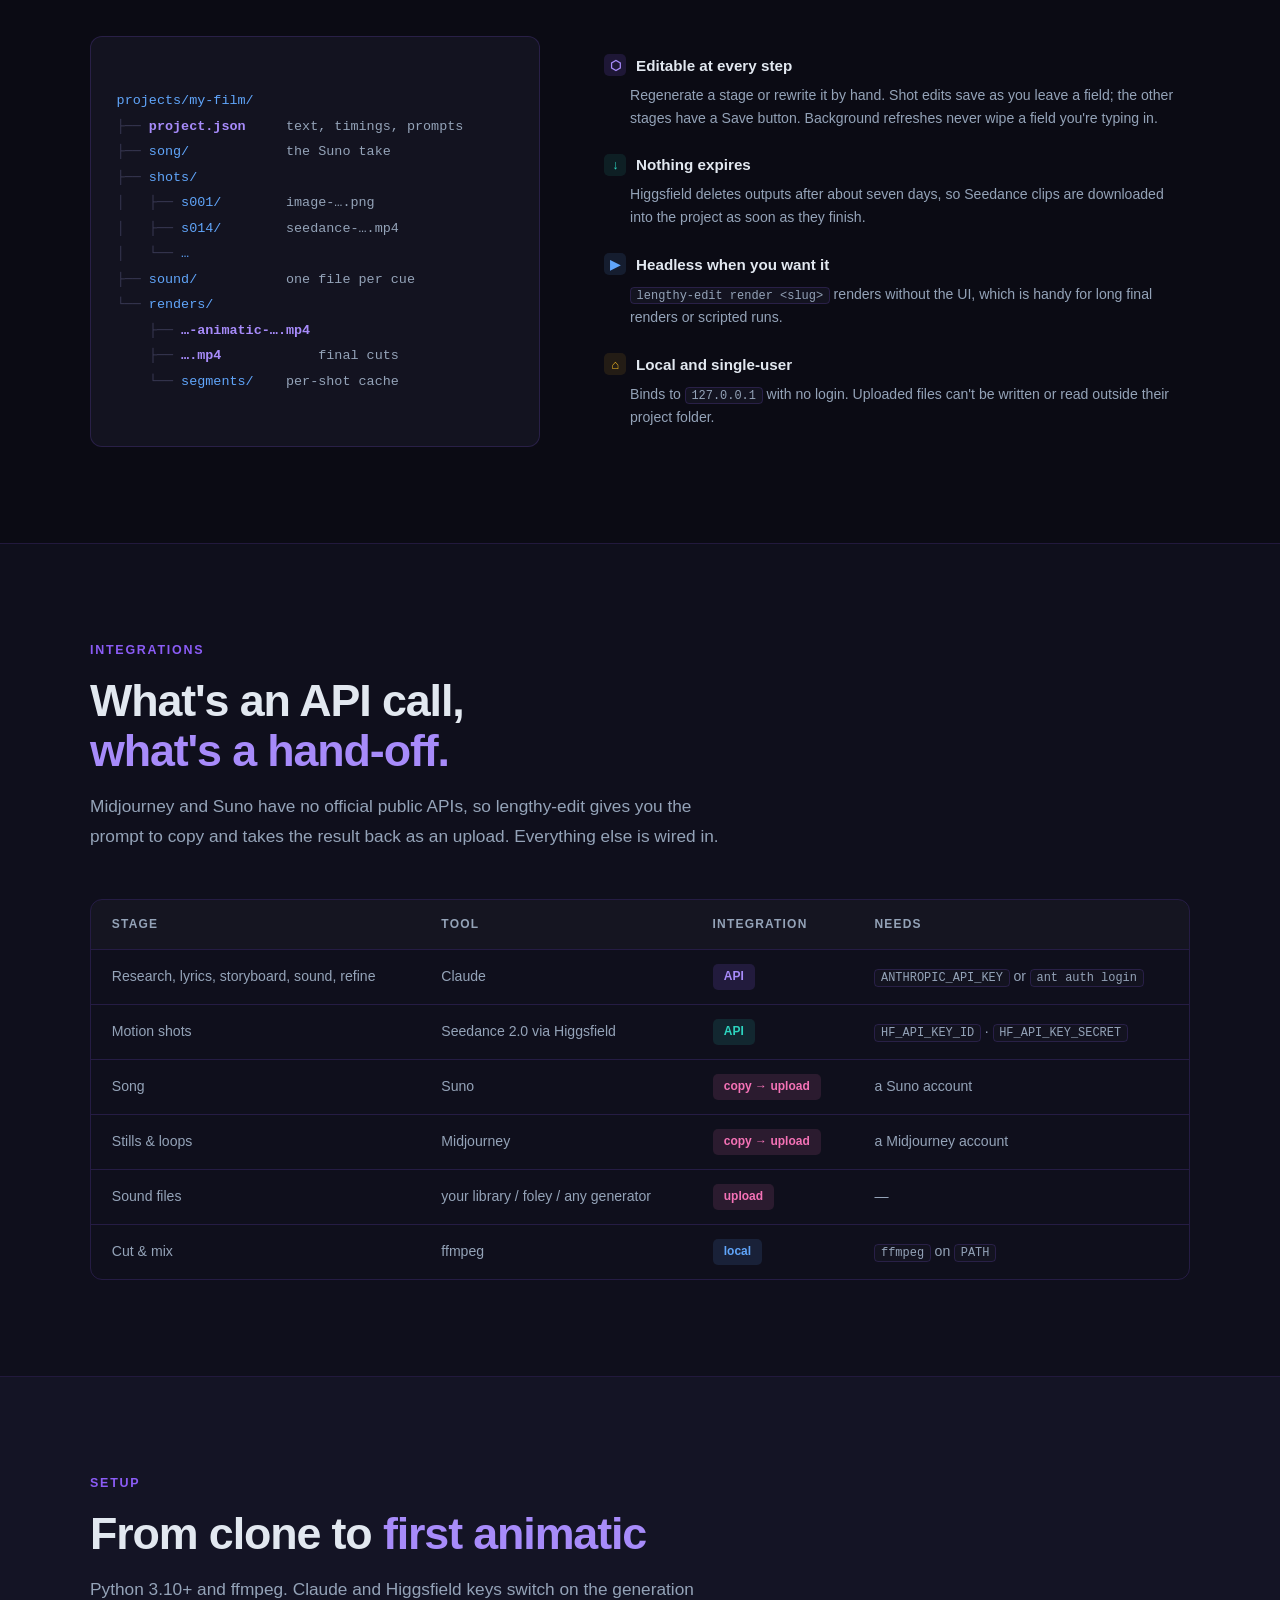
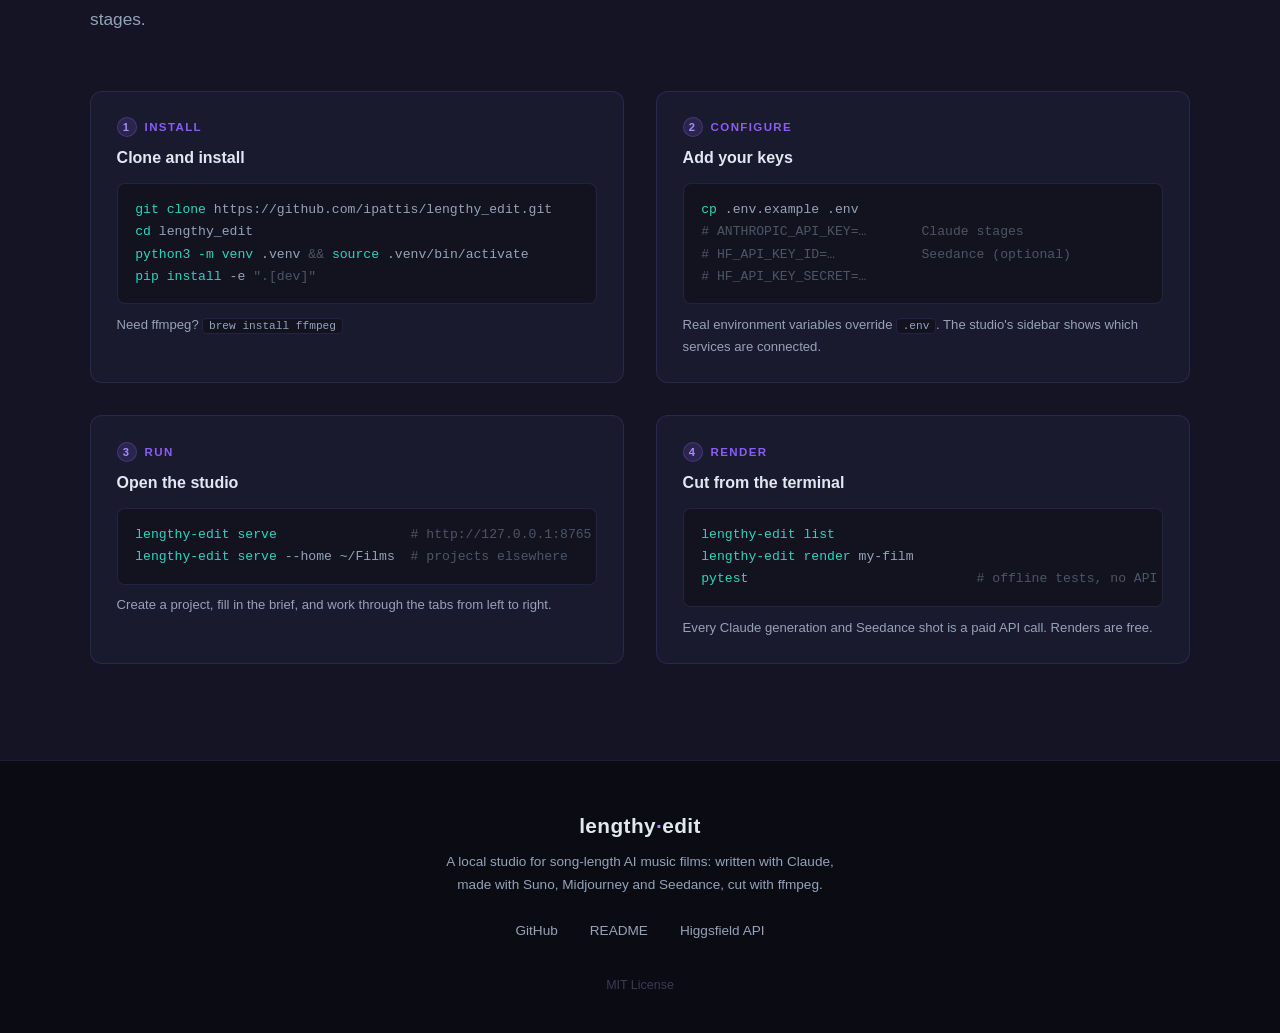
==== commit a68a760c: "Don't attribute the toolchain to Working as Intended; remove reference screenshot The film is cited " ====
--- a/docs/index.html
+++ b/docs/index.html
@@ -602,12 +602,12 @@
     </div>
 
     <div class="ref-card">
-      <img src="workflow-reference.png" alt="Comment listing the tools used to make Working as Intended: Claude, Midjourney, Suno, Seedance via Higgsfield">
-      <p>Modelled on the workflow behind
-        <a href="https://www.youtube.com/watch?v=Z6_ENp_fO_Y" target="_blank" rel="noopener noreferrer"><em>Working as Intended</em></a>:
-        Claude for research, lyrics, storyboard, prompts and the sound layer; Midjourney for images
-        and moving loops; Suno for the song; Seedance for motion shots through Higgsfield's API.
-        lengthy-edit turns that list into one repeatable workspace.</p>
+      <p>Built for long-form AI music films, the kind of lengthy edit seen in
+        <a href="https://www.youtube.com/watch?v=Z6_ENp_fO_Y" target="_blank" rel="noopener noreferrer"><em>Working as Intended</em></a>.
+        The toolchain here suits that type of edit: Claude for research, lyrics, storyboard, prompts
+        and the sound layer; Midjourney for images and moving loops; Suno for the song; Seedance for
+        motion shots through Higgsfield's API. It's one common approach, not a record of how any
+        particular film was made. lengthy-edit turns it into one repeatable workspace.</p>
     </div>
   </div>
 </section>
@@ -718,7 +718,7 @@
     </p>
     <div class="vault-grid">
       <div class="vault-tree">
-<span class="dir">projects/working-as-intended/</span>
+<span class="dir">projects/my-film/</span>
 <span class="dim">├── </span><span class="hl">project.json</span><span class="file">     text, timings, prompts</span>
 <span class="dim">├── </span><span class="dir">song/</span><span class="file">            the Suno take</span>
 <span class="dim">├── </span><span class="dir">shots/</span>
@@ -818,7 +818,7 @@
         <div class="qs-num" data-n="4">Render</div>
         <h4>Cut from the terminal</h4>
 <pre><span class="cmd">lengthy-edit list</span>
-<span class="cmd">lengthy-edit render</span> working-as-intended
+<span class="cmd">lengthy-edit render</span> my-film
 <span class="cmd">pytest</span>                             <span class="cmt"># offline tests, no API calls</span></pre>
         <p class="qs-note">Every Claude generation and Seedance shot is a paid API call. Renders are free.</p>
       </div>
@@ -836,7 +836,6 @@
   <div class="footer-links">
     <a href="https://github.com/ipattis/lengthy_edit">GitHub</a>
     <a href="https://github.com/ipattis/lengthy_edit#readme">README</a>
-    <a href="https://www.youtube.com/watch?v=Z6_ENp_fO_Y">Working as Intended</a>
     <a href="https://docs.higgsfield.ai">Higgsfield API</a>
   </div>
   <p class="footer-copy">MIT License</p>
